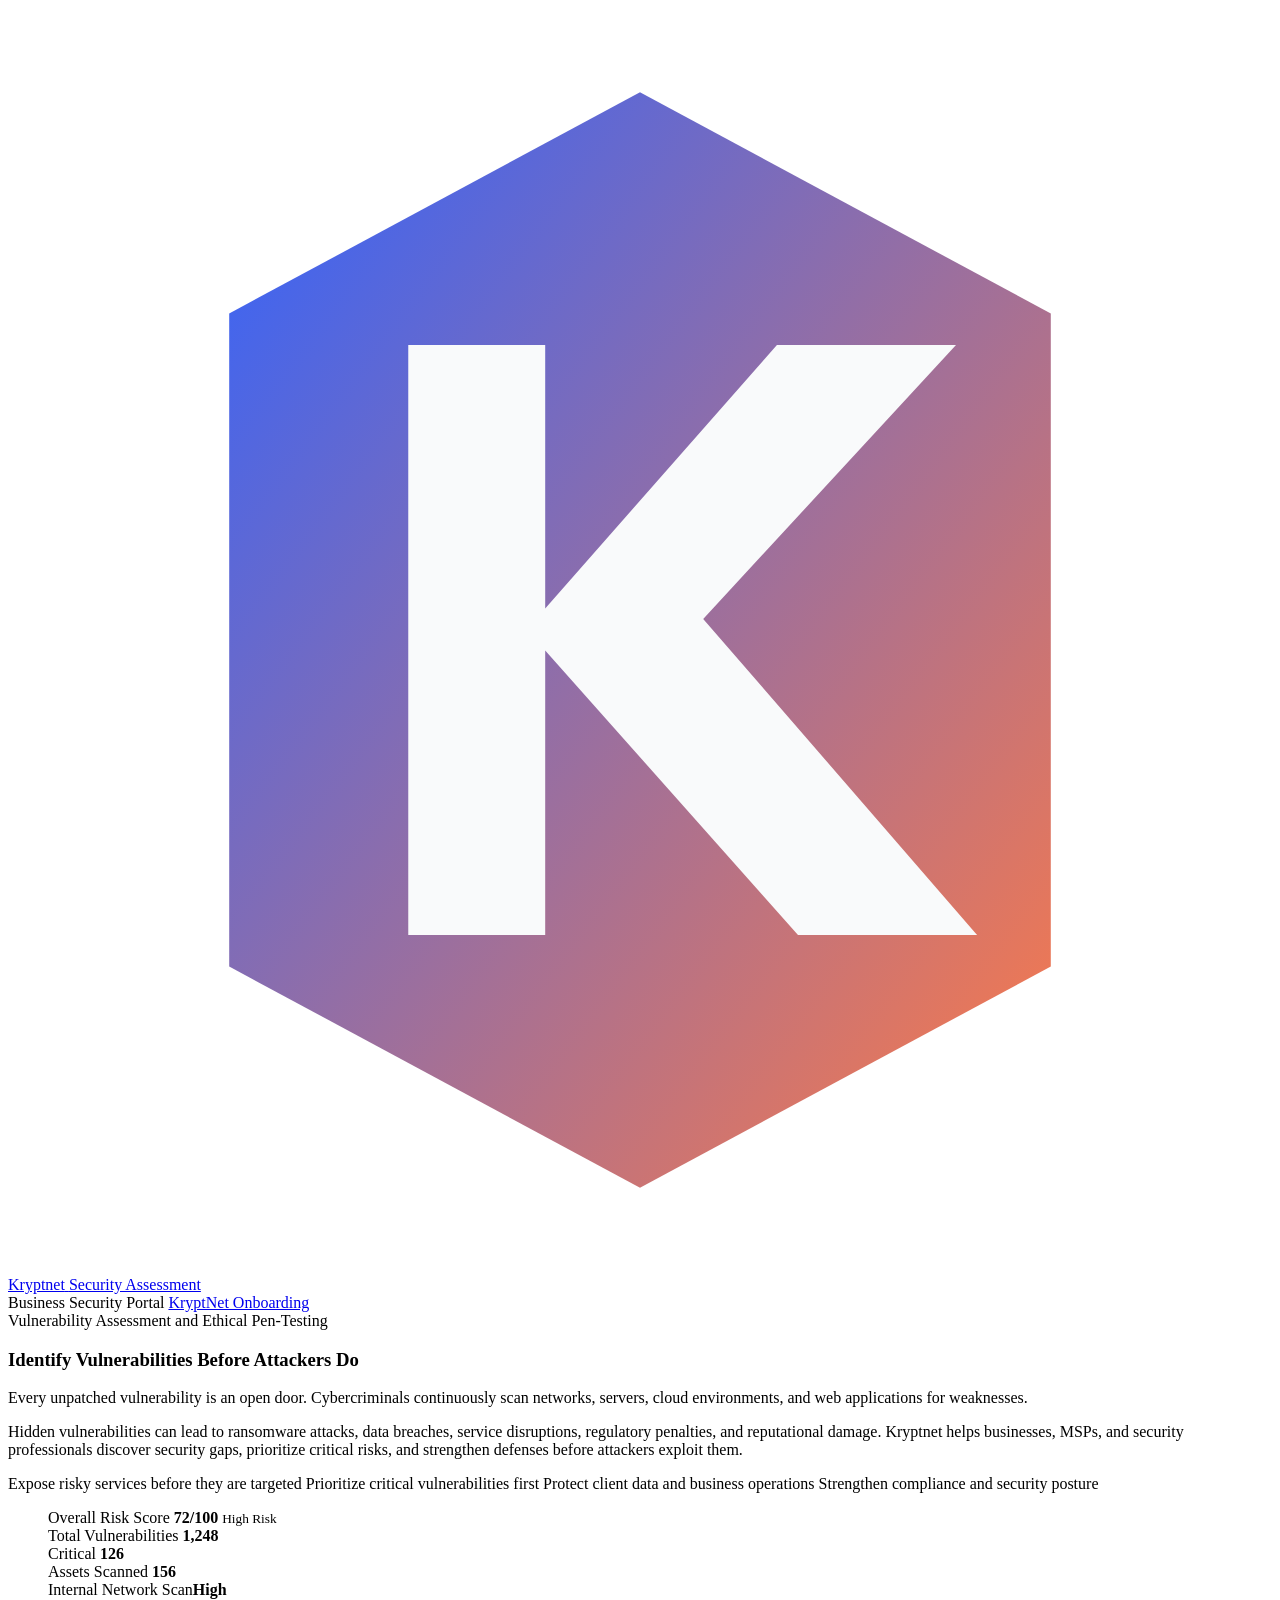
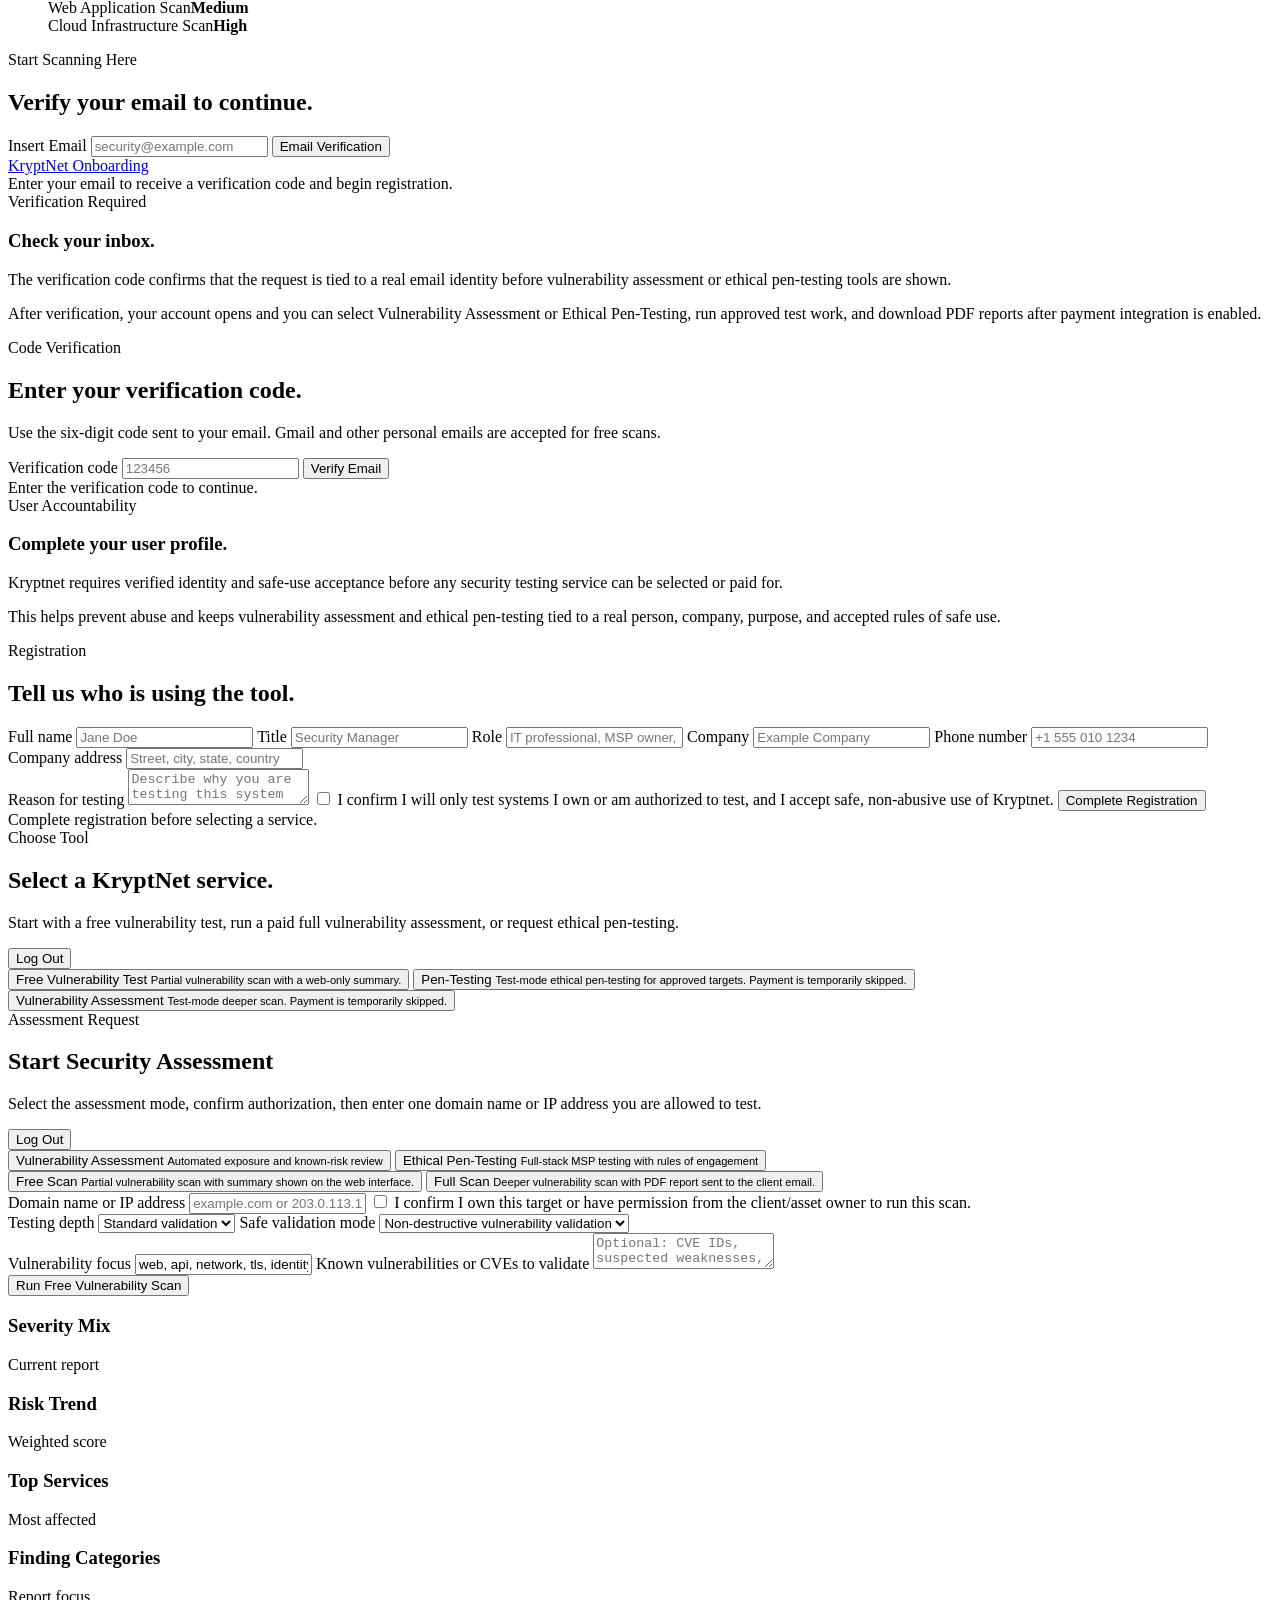
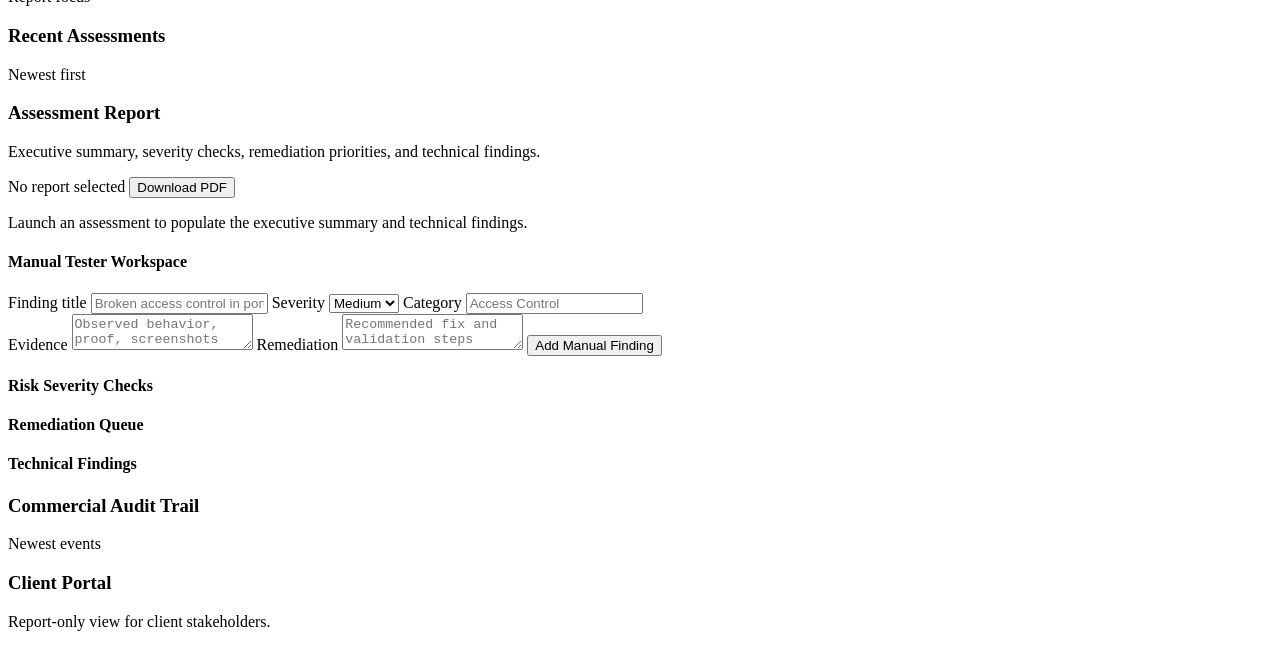
==== kryptscan/app/templates/index.html @ d8a74c6b "Hide payment UI during service testing" ====
<!DOCTYPE html>
<html lang="en">
  <head>
    <meta charset="utf-8" />
    <meta name="viewport" content="width=device-width, initial-scale=1" />
    <title>Kryptnet Security Assessment</title>
    <link rel="preconnect" href="https://fonts.googleapis.com" />
    <link rel="preconnect" href="https://fonts.gstatic.com" crossorigin />
    <link
      href="https://fonts.googleapis.com/css2?family=Manrope:wght@400;500;600;700;800&family=Sora:wght@500;600;700;800&display=swap"
      rel="stylesheet"
    />
    <link rel="stylesheet" href="./static/styles.css" />
  </head>
  <body>
    <div class="page-aura"></div>

    <header class="masthead">
      <a class="brand-lockup" href="/" aria-label="Kryptnet home">
        <svg class="brand-mark" viewBox="0 0 120 120" role="img" aria-label="Kryptnet logo">
          <defs>
            <linearGradient id="kryptnet-fill" x1="0%" y1="0%" x2="100%" y2="100%">
              <stop offset="0%" stop-color="#2f63ff" />
              <stop offset="100%" stop-color="#ff7a45" />
            </linearGradient>
          </defs>
          <path d="M60 8 99 29v62L60 112 21 91V29Z" fill="url(#kryptnet-fill)" />
          <path d="M38 32h13v25l22-25h17L66 58l26 30H75L51 61v27H38Z" fill="#f9fafb" />
        </svg>
        <span class="brand-copy">
          <span class="brand-name">Kryptnet</span>
          <span class="brand-product">Security Assessment</span>
        </span>
      </a>

      <div class="masthead-pills">
        <span class="signal-pill">Business Security Portal</span>
        <a class="signal-pill outlined" href="/onboarding">KryptNet Onboarding</a>
      </div>
    </header>

    <main class="shell">
      <section id="landing-page" class="landing-page">
        <article class="panel welcome-panel landing-hero">
          <div class="landing-hero-copy">
            <div class="eyebrow">Vulnerability Assessment and Ethical Pen-Testing</div>
            <h1>Identify Vulnerabilities Before Attackers Do</h1>
            <p class="lede">
              Every unpatched vulnerability is an open door. Cybercriminals continuously scan
              networks, servers, cloud environments, and web applications for weaknesses.
            </p>
            <p class="welcome-copy">
              Hidden vulnerabilities can lead to ransomware attacks, data breaches, service
              disruptions, regulatory penalties, and reputational damage. Kryptnet helps
              businesses, MSPs, and security professionals discover security gaps, prioritize
              critical risks, and strengthen defenses before attackers exploit them.
            </p>
            <div class="hero-statement-grid" aria-label="Security outcomes">
              <span>Expose risky services before they are targeted</span>
              <span>Prioritize critical vulnerabilities first</span>
              <span>Protect client data and business operations</span>
              <span>Strengthen compliance and security posture</span>
            </div>
          </div>

          <div class="landing-side">
            <figure class="dashboard-preview" aria-label="Cybersecurity vulnerability dashboard preview">
              <div class="preview-topline">
                <span>Overall Risk Score</span>
                <strong>72<span>/100</span></strong>
                <small>High Risk</small>
              </div>
              <div class="preview-donut" aria-hidden="true"></div>
              <div class="preview-metrics">
                <article>
                  <span>Total Vulnerabilities</span>
                  <strong>1,248</strong>
                </article>
                <article>
                  <span>Critical</span>
                  <strong>126</strong>
                </article>
                <article>
                  <span>Assets Scanned</span>
                  <strong>156</strong>
                </article>
              </div>
              <div class="preview-chart" aria-hidden="true">
                <span style="height: 34%"></span>
                <span style="height: 45%"></span>
                <span style="height: 40%"></span>
                <span style="height: 58%"></span>
                <span style="height: 52%"></span>
                <span style="height: 72%"></span>
                <span style="height: 64%"></span>
                <span style="height: 78%"></span>
              </div>
              <div class="preview-list">
                <div><span>Internal Network Scan</span><b>High</b></div>
                <div><span>Web Application Scan</span><b>Medium</b></div>
                <div><span>Cloud Infrastructure Scan</span><b>High</b></div>
              </div>
            </figure>

            <article id="email-entry" class="email-gate" aria-labelledby="email-gate-title">
              <div class="eyebrow">Start Scanning Here</div>
              <h2 id="email-gate-title">Verify your email to continue.</h2>
              <form id="request-code-form" class="stack" action="/kryptscan/request-code" method="post">
                <label>
                  <span>Insert Email</span>
                  <input id="email-input" name="email" type="email" placeholder="security@example.com" required />
                </label>
                <button id="email-verification-button" type="submit">Email Verification</button>
              </form>
              <a class="onboarding-inline-action" href="/onboarding">
                KryptNet Onboarding
              </a>
              <div id="auth-status" class="status-card neutral">
                Enter your email to receive a verification code and begin registration.
              </div>
            </article>
          </div>
        </article>

      </section>

      <section id="verification-page" class="customer-gate hidden">
        <article class="panel welcome-panel">
          <div class="eyebrow">Verification Required</div>
          <h1>Check your inbox.</h1>
          <p class="lede">
            The verification code confirms that the request is tied to a real email identity before
            vulnerability assessment or ethical pen-testing tools are shown.
          </p>
          <p class="welcome-copy">
            After verification, your account opens and you can select Vulnerability Assessment or
            Ethical Pen-Testing, run approved test work, and download PDF reports after payment integration is enabled.
          </p>
        </article>

        <article class="panel auth-panel">
          <div class="section-head">
            <div>
              <div class="eyebrow">Code Verification</div>
              <h2>Enter your verification code.</h2>
              <p class="inline-copy">Use the six-digit code sent to your email. Gmail and other personal emails are accepted for free scans.</p>
            </div>
          </div>
          <form id="verify-code-form" class="stack" action="/kryptscan/verify-code" method="post">
            <label>
              <span>Verification code</span>
              <input
                id="code-input"
                name="code"
                type="text"
                inputmode="numeric"
                maxlength="6"
                placeholder="123456"
                required
              />
            </label>
            <button type="submit">Verify Email</button>
          </form>
          <div id="verify-status" class="status-card neutral">
            Enter the verification code to continue.
          </div>
        </article>
      </section>

      <section id="registration-page" class="customer-gate hidden">
        <article class="panel welcome-panel">
          <div class="eyebrow">User Accountability</div>
          <h1>Complete your user profile.</h1>
          <p class="lede">
            Kryptnet requires verified identity and safe-use acceptance before any security testing
            service can be selected or paid for.
          </p>
          <p class="welcome-copy">
            This helps prevent abuse and keeps vulnerability assessment and ethical pen-testing tied
            to a real person, company, purpose, and accepted rules of safe use.
          </p>
        </article>

        <article class="panel auth-panel">
          <div class="section-head">
            <div>
              <div class="eyebrow">Registration</div>
              <h2>Tell us who is using the tool.</h2>
            </div>
          </div>
          <form id="registration-form" class="stack">
            <div class="form-grid">
              <label>
                <span>Full name</span>
                <input id="register-name-input" type="text" placeholder="Jane Doe" required />
              </label>
              <label>
                <span>Title</span>
                <input id="register-title-input" type="text" placeholder="Security Manager" required />
              </label>
              <label>
                <span>Role</span>
                <input id="register-role-input" type="text" placeholder="IT professional, MSP owner, consultant" required />
              </label>
              <label>
                <span>Company</span>
                <input id="register-company-input" type="text" placeholder="Example Company" required />
              </label>
              <label>
                <span>Phone number</span>
                <input id="register-phone-input" type="tel" placeholder="+1 555 010 1234" required />
              </label>
              <label>
                <span>Company address</span>
                <input id="register-address-input" type="text" placeholder="Street, city, state, country" required />
              </label>
            </div>
            <label>
              <span>Reason for testing</span>
              <textarea id="register-reason-input" placeholder="Describe why you are testing this system and your relationship to it." required></textarea>
            </label>
            <label class="check-option">
              <input id="register-safe-use-input" type="checkbox" required />
              <span>I confirm I will only test systems I own or am authorized to test, and I accept safe, non-abusive use of Kryptnet.</span>
            </label>
            <button type="submit">Complete Registration</button>
          </form>
          <div id="registration-status" class="status-card neutral">
            Complete registration before selecting a service.
          </div>
        </article>
      </section>

      <section id="tool-choice-page" class="dashboard hidden">
        <article class="panel command-panel">
          <div class="section-head command-head">
            <div>
              <div class="eyebrow">Choose Tool</div>
              <h2>Select a KryptNet service.</h2>
              <p class="inline-copy">
                Start with a free vulnerability test, run a paid full vulnerability assessment,
                or request ethical pen-testing.
              </p>
            </div>
            <button id="choice-logout-button" class="ghost">Log Out</button>
          </div>
          <div class="mode-selector" aria-label="Tool choice">
            <button type="button" class="mode-card" data-choice-mode="vulnerability_assessment" data-choice-tier="free_preview">
              <span>Free Vulnerability Test</span>
              <small>Partial vulnerability scan with a web-only summary.</small>
            </button>
            <button type="button" class="mode-card" data-choice-mode="ethical_pentesting" data-choice-tier="full_scan">
              <span>Pen-Testing</span>
              <small>Test-mode ethical pen-testing for approved targets. Payment is temporarily skipped.</small>
            </button>
            <button type="button" class="mode-card" data-choice-mode="vulnerability_assessment" data-choice-tier="full_scan">
              <span>Vulnerability Assessment</span>
              <small>Test-mode deeper scan. Payment is temporarily skipped.</small>
            </button>
          </div>
        </article>
      </section>

      <section id="dashboard" class="dashboard hidden">
        <article class="panel command-panel">
          <div class="section-head command-head">
            <div>
              <div class="eyebrow">Assessment Request</div>
              <h2 id="dashboard-title">Start Security Assessment</h2>
              <p id="dashboard-subtitle" class="inline-copy">
                Select the assessment mode, confirm authorization, then enter one domain name or IP address you are allowed to test.
              </p>
            </div>
            <button id="logout-button" class="ghost">Log Out</button>
          </div>

          <div class="mode-selector" aria-label="Assessment mode">
            <button
              type="button"
              class="mode-card active"
              data-assessment-mode="vulnerability_assessment"
            >
              <span>Vulnerability Assessment</span>
              <small>Automated exposure and known-risk review</small>
            </button>
            <button type="button" class="mode-card" data-assessment-mode="ethical_pentesting">
              <span>Ethical Pen-Testing</span>
              <small>Full-stack MSP testing with rules of engagement</small>
            </button>
          </div>

          <form id="scan-form" class="scan-form assessment-form" novalidate>
            <input id="assessment-mode-input" type="hidden" value="vulnerability_assessment" />
            <input id="scan-tier-input" type="hidden" value="free_preview" />
            <div id="scan-tier-selector" class="scan-tier-selector" aria-label="Vulnerability assessment scan type">
              <button type="button" class="tier-card active" data-scan-tier="free_preview">
                <span>Free Scan</span>
                <small>Partial vulnerability scan with summary shown on the web interface.</small>
              </button>
              <button type="button" class="tier-card" data-scan-tier="full_scan">
                <span>Full Scan</span>
                <small>Deeper vulnerability scan with PDF report sent to the client email.</small>
              </button>
            </div>
            <label>
              <span>Domain name or IP address</span>
              <input id="target-input" type="text" placeholder="example.com or 203.0.113.10" required />
            </label>
            <label class="check-option scan-authorization-option">
              <input id="scan-authorization-input" type="checkbox" required />
              <span>I confirm I own this target or have permission from the client/asset owner to run this scan.</span>
            </label>
            <div id="ethical-pentest-fields" class="ethical-fields hidden">
              <div class="form-grid">
                <label>
                  <span>Testing depth</span>
                  <select id="pentest-depth-input">
                    <option value="standard" selected>Standard validation</option>
                    <option value="deep">Deep validation</option>
                  </select>
                </label>
                <label>
                  <span>Safe validation mode</span>
                  <select id="validation-mode-input">
                    <option value="safe_validation" selected>Non-destructive vulnerability validation</option>
                    <option value="evidence_only">Evidence-only review</option>
                  </select>
                </label>
              </div>
              <label>
                <span>Vulnerability focus</span>
                <input
                  id="vulnerability-focus-input"
                  type="text"
                  value="web, api, network, tls, identity, cloud, code, secrets"
                />
              </label>
              <label>
                <span>Known vulnerabilities or CVEs to validate</span>
                <textarea
                  id="known-vulnerabilities-input"
                  placeholder="Optional: CVE IDs, suspected weaknesses, exposed services, affected app paths, or previous scan findings"
                ></textarea>
              </label>
            </div>
            <button id="scan-submit-button" type="submit">Run Free Vulnerability Scan</button>
          </form>

          <section id="payment-panel" class="hidden" style="display: none;" aria-hidden="true"></section>
          <div id="dashboard-status" class="status-card hidden"></div>
          <div id="commercial-readiness" class="commercial-readiness"></div>
          <div id="member-list" class="commercial-readiness"></div>
          <div id="payment-list" class="commercial-readiness"></div>
          <div id="profile-grid" class="profile-grid"></div>
          <div id="scanner-health-grid" class="toolchain-grid"></div>
          <div id="toolchain-grid" class="toolchain-grid"></div>
          <div id="stats-grid" class="stats-grid"></div>
          <div id="scan-progress-grid" class="scan-progress-grid"></div>
        </article>

        <section class="analytics-layout">
          <div class="analytics-grid">
            <article class="panel chart-card">
              <div class="chart-head">
                <h3>Severity Mix</h3>
                <span>Current report</span>
              </div>
              <div id="severity-chart" class="bar-chart"></div>
            </article>
            <article class="panel chart-card">
              <div class="chart-head">
                <h3>Risk Trend</h3>
                <span>Weighted score</span>
              </div>
              <div id="trend-chart" class="trend-chart"></div>
            </article>
            <article class="panel chart-card">
              <div class="chart-head">
                <h3>Top Services</h3>
                <span>Most affected</span>
              </div>
              <div id="services-chart" class="bar-chart"></div>
            </article>
            <article class="panel chart-card">
              <div class="chart-head">
                <h3>Finding Categories</h3>
                <span>Report focus</span>
              </div>
              <div id="categories-chart" class="bar-chart"></div>
            </article>
          </div>

          <div class="report-layout">
            <article class="panel queue-panel">
              <div class="chart-head">
                <h3>Recent Assessments</h3>
                <span>Newest first</span>
              </div>
              <div id="scan-list" class="scan-list"></div>
            </article>

            <article class="panel report-panel">
              <div class="chart-head">
                <div>
                  <h3>Assessment Report</h3>
                  <p class="inline-copy">
                    Executive summary, severity checks, remediation priorities, and technical findings.
                  </p>
                </div>
                <div class="report-actions">
                  <span id="report-risk-band" class="risk-band">No report selected</span>
                  <button id="report-download-button" type="button" class="ghost hidden">Download PDF</button>
                </div>
              </div>

              <p id="executive-summary" class="summary-copy">
                Launch an assessment to populate the executive summary and technical findings.
              </p>

              <form id="manual-finding-form" class="manual-form hidden">
                <h4>Manual Tester Workspace</h4>
                <div class="form-grid">
                  <label>
                    <span>Finding title</span>
                    <input id="manual-title-input" type="text" placeholder="Broken access control in portal" />
                  </label>
                  <label>
                    <span>Severity</span>
                    <select id="manual-severity-input">
                      <option value="critical">Critical</option>
                      <option value="high">High</option>
                      <option value="medium" selected>Medium</option>
                      <option value="low">Low</option>
                      <option value="info">Info</option>
                    </select>
                  </label>
                  <label>
                    <span>Category</span>
                    <input id="manual-category-input" type="text" placeholder="Access Control" />
                  </label>
                </div>
                <label>
                  <span>Evidence</span>
                  <textarea id="manual-evidence-input" placeholder="Observed behavior, proof, screenshots reference, or reproduction notes"></textarea>
                </label>
                <label>
                  <span>Remediation</span>
                  <textarea id="manual-remediation-input" placeholder="Recommended fix and validation steps"></textarea>
                </label>
                <button type="submit">Add Manual Finding</button>
              </form>

              <div class="detail-columns">
                <div>
                  <h4>Risk Severity Checks</h4>
                  <div id="checks-list" class="checks-list"></div>
                </div>
                <div>
                  <h4>Remediation Queue</h4>
                  <div id="remediation-list" class="checks-list"></div>
                </div>
              </div>

              <div class="findings-block">
                <h4>Technical Findings</h4>
                <div id="findings-list" class="findings-list"></div>
              </div>
            </article>
          </div>

          <article class="panel queue-panel">
            <div class="chart-head">
              <h3>Commercial Audit Trail</h3>
              <span>Newest events</span>
            </div>
            <div id="audit-list" class="scan-list"></div>
          </article>

          <article id="client-portal-panel" class="panel report-panel hidden">
            <div class="chart-head">
              <div>
                <h3>Client Portal</h3>
                <p class="inline-copy">Report-only view for client stakeholders.</p>
              </div>
            </div>
            <div id="client-report-list" class="scan-list"></div>
            <div id="client-remediation-list" class="checks-list"></div>
          </article>
        </section>
      </section>
    </main>

    <script src="./static/app.js?v=20260627-scan-form-all-services"></script>
  </body>
</html>
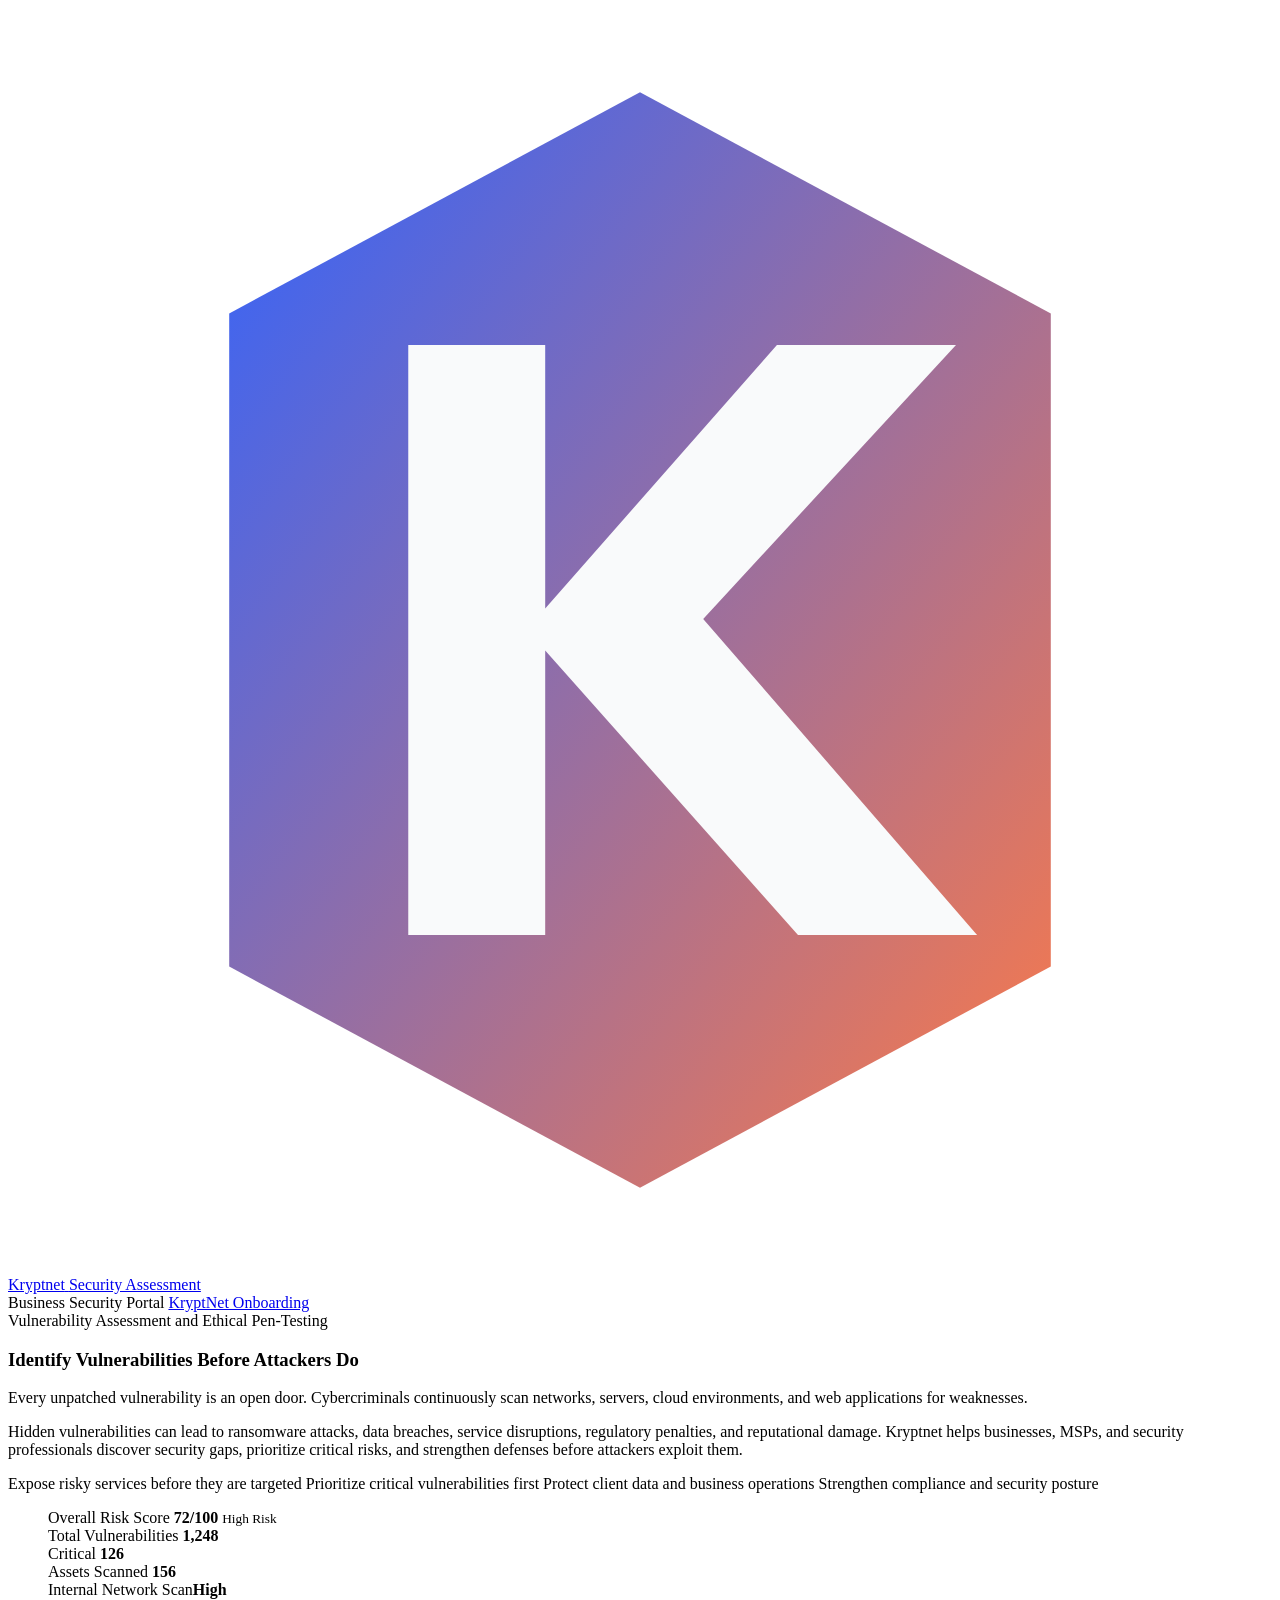
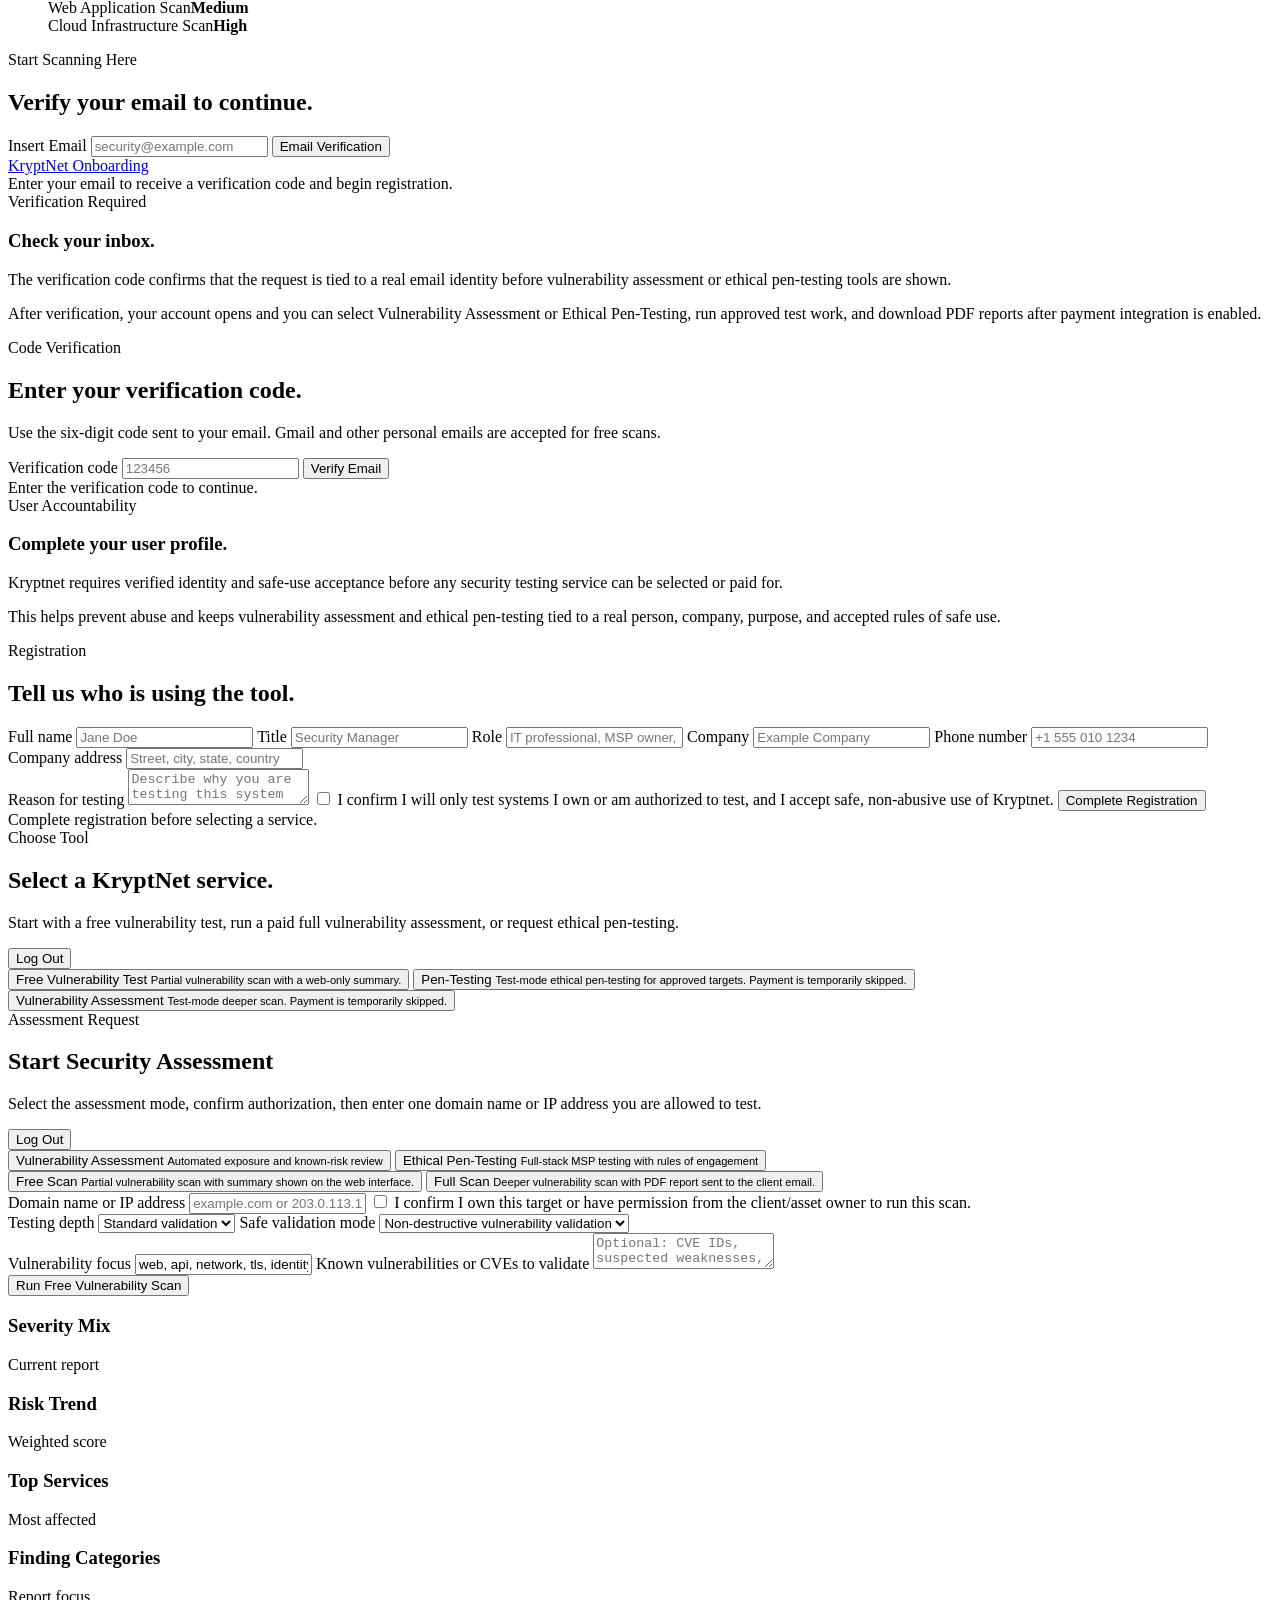
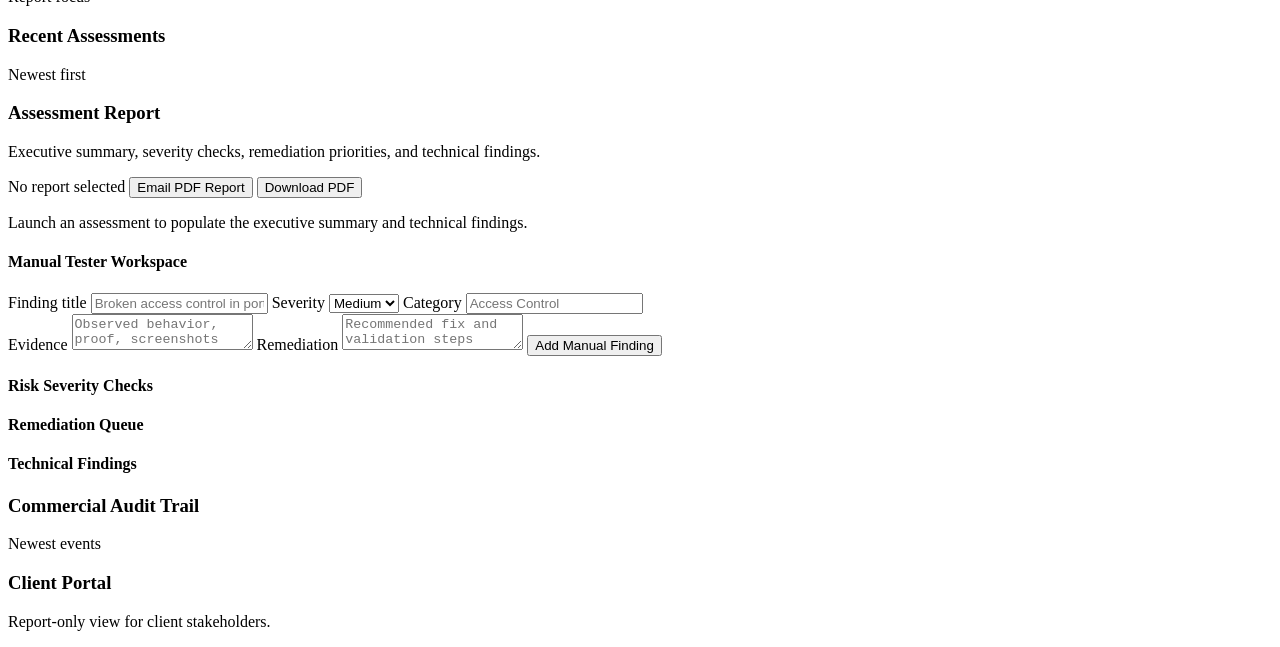
==== commit 87f42461: "Improve test process visuals and email PDF reports" ====
--- a/kryptscan/app/templates/index.html
+++ b/kryptscan/app/templates/index.html
@@ -1,4 +1,4 @@
-<!DOCTYPE html>
+﻿<!DOCTYPE html>
 <html lang="en">
   <head>
     <meta charset="utf-8" />
@@ -348,6 +348,7 @@
 
           <section id="payment-panel" class="hidden" style="display: none;" aria-hidden="true"></section>
           <div id="dashboard-status" class="status-card hidden"></div>
+          <div id="live-process-panel" class="process-panel hidden"></div>
           <div id="commercial-readiness" class="commercial-readiness"></div>
           <div id="member-list" class="commercial-readiness"></div>
           <div id="payment-list" class="commercial-readiness"></div>
@@ -409,10 +410,13 @@
                 </div>
                 <div class="report-actions">
                   <span id="report-risk-band" class="risk-band">No report selected</span>
+                  <button id="report-email-button" type="button" class="ghost hidden">Email PDF Report</button>
                   <button id="report-download-button" type="button" class="ghost hidden">Download PDF</button>
                 </div>
               </div>
 
+              <div id="report-kpi-grid" class="report-kpi-grid hidden"></div>
+              <div id="assessment-process" class="assessment-process hidden"></div>
               <p id="executive-summary" class="summary-copy">
                 Launch an assessment to populate the executive summary and technical findings.
               </p>
@@ -490,6 +494,7 @@
       </section>
     </main>
 
-    <script src="./static/app.js?v=20260627-scan-form-all-services"></script>
+    <script src="./static/app.js?v=20260627-professional-report-email"></script>
   </body>
 </html>
+
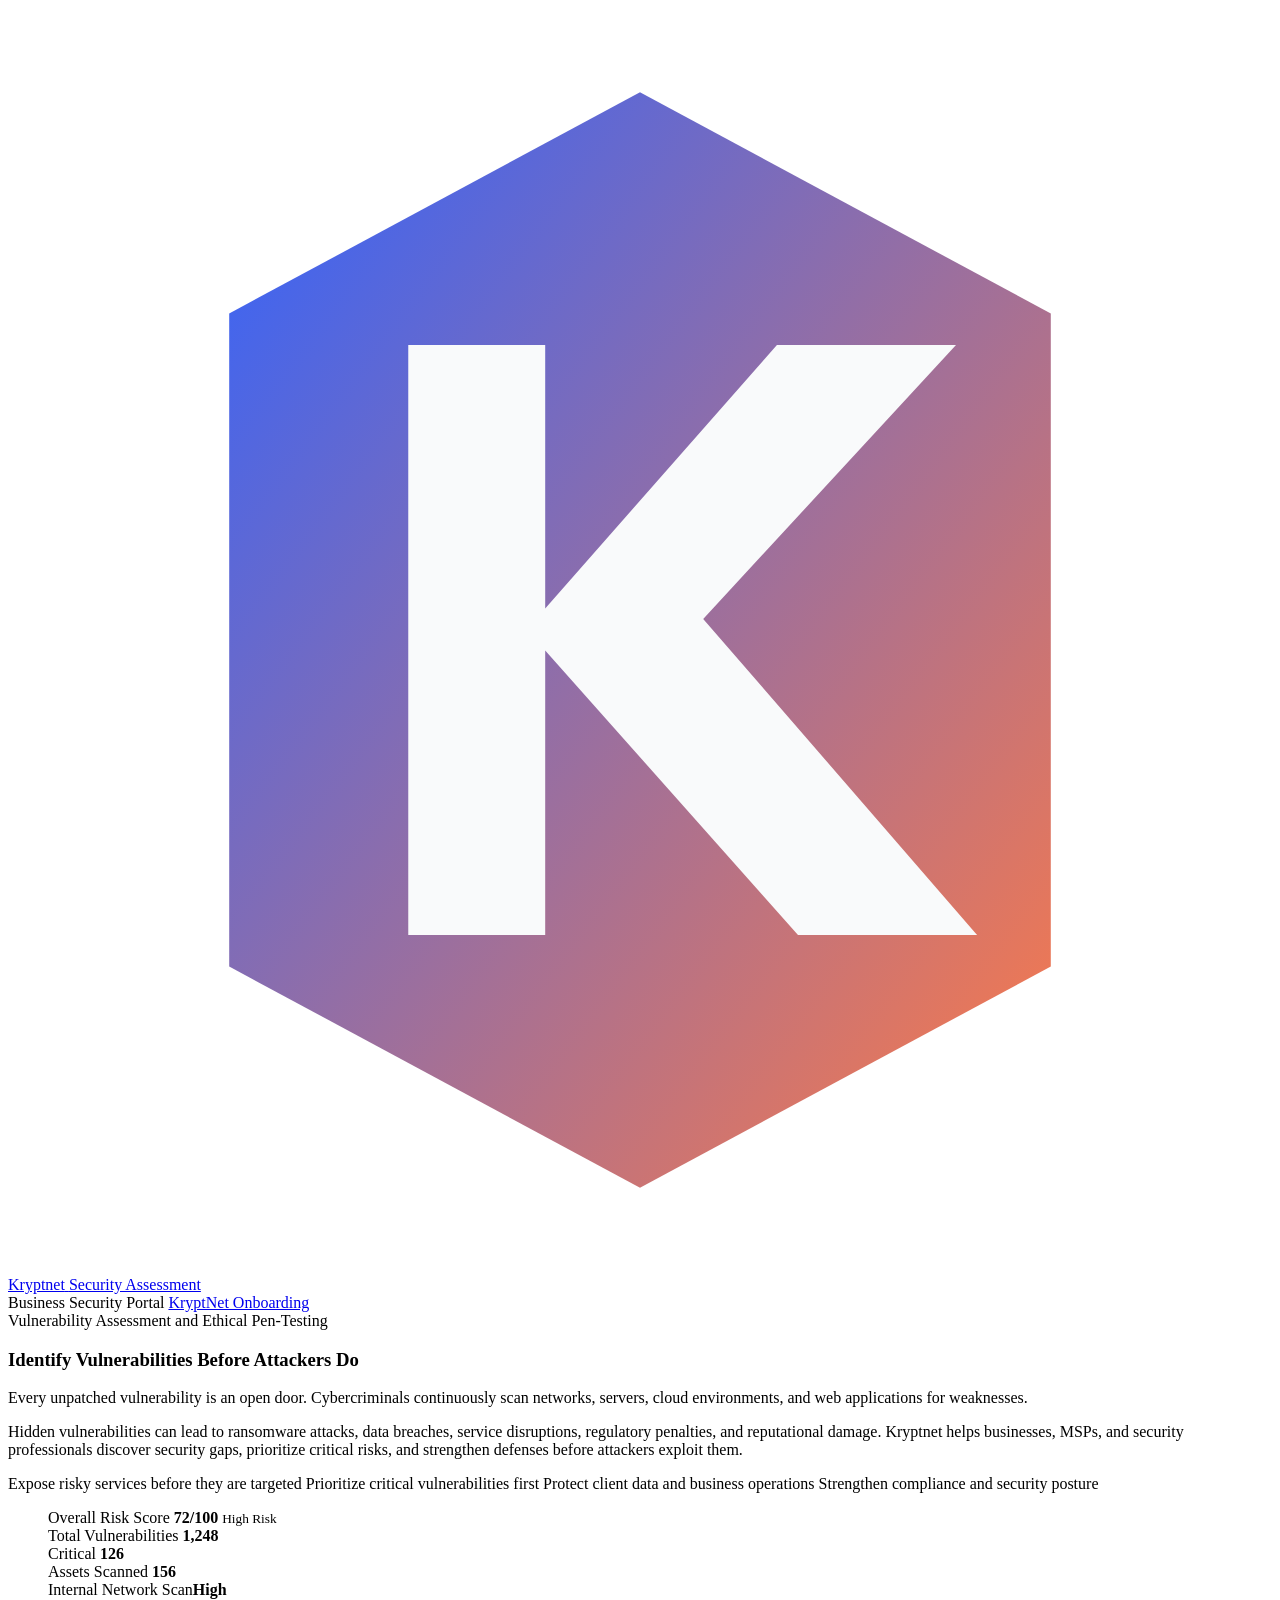
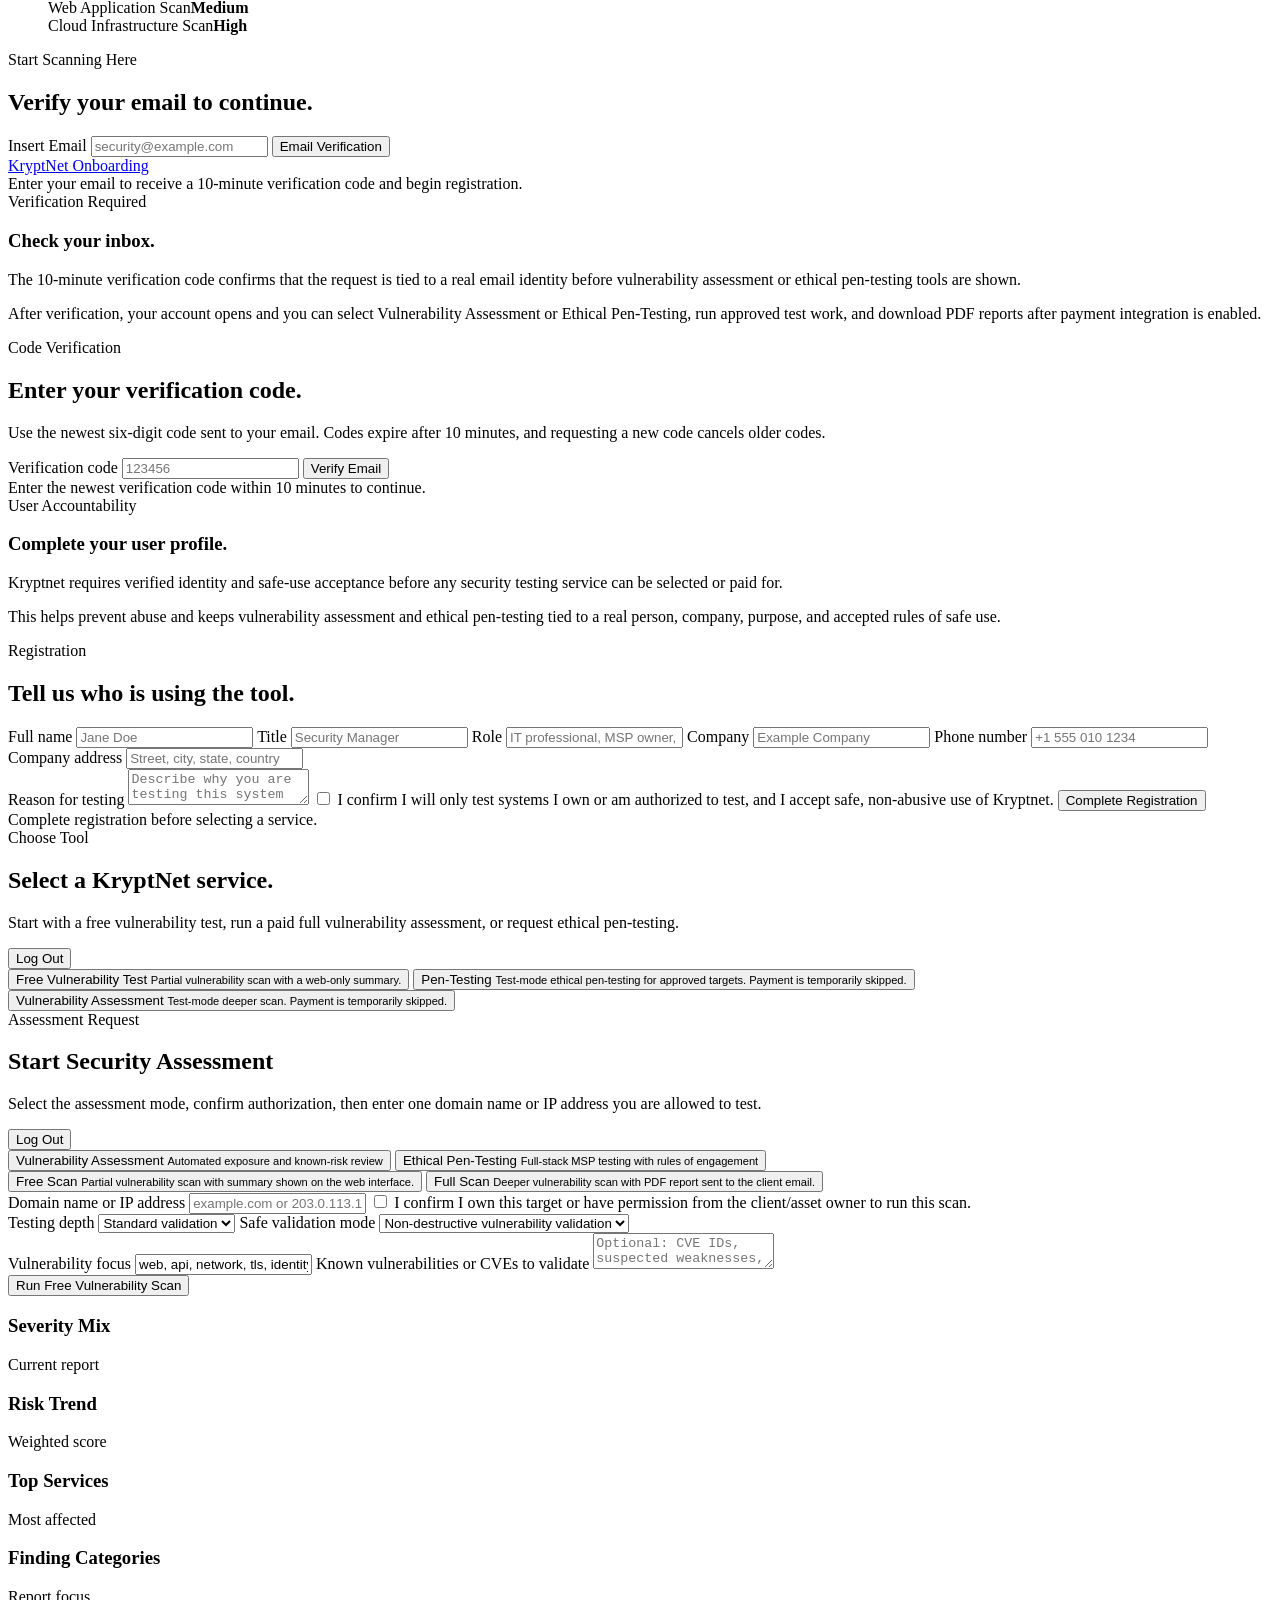
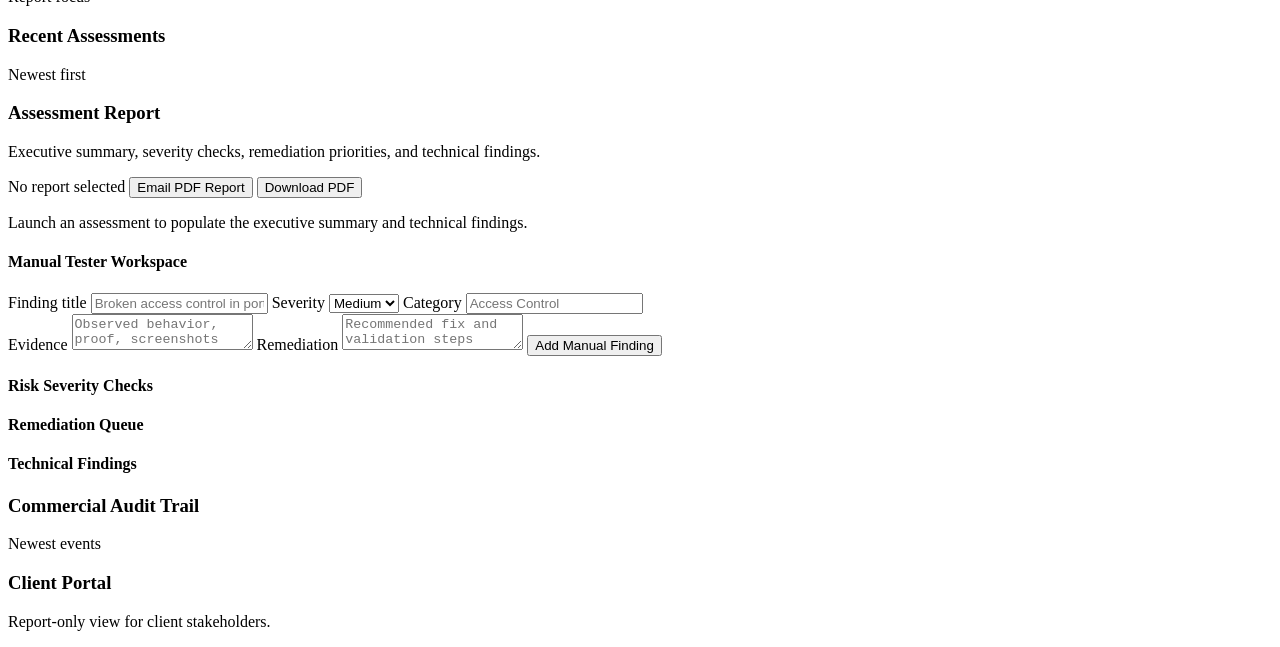
==== commit a14759cf: "Improve verification and deep scan workflow" ====
--- a/kryptscan/app/templates/index.html
+++ b/kryptscan/app/templates/index.html
@@ -116,7 +116,7 @@
                 KryptNet Onboarding
               </a>
               <div id="auth-status" class="status-card neutral">
-                Enter your email to receive a verification code and begin registration.
+                Enter your email to receive a 10-minute verification code and begin registration.
               </div>
             </article>
           </div>
@@ -129,7 +129,7 @@
           <div class="eyebrow">Verification Required</div>
           <h1>Check your inbox.</h1>
           <p class="lede">
-            The verification code confirms that the request is tied to a real email identity before
+            The 10-minute verification code confirms that the request is tied to a real email identity before
             vulnerability assessment or ethical pen-testing tools are shown.
           </p>
           <p class="welcome-copy">
@@ -143,7 +143,7 @@
             <div>
               <div class="eyebrow">Code Verification</div>
               <h2>Enter your verification code.</h2>
-              <p class="inline-copy">Use the six-digit code sent to your email. Gmail and other personal emails are accepted for free scans.</p>
+              <p class="inline-copy">Use the newest six-digit code sent to your email. Codes expire after 10 minutes, and requesting a new code cancels older codes.</p>
             </div>
           </div>
           <form id="verify-code-form" class="stack" action="/kryptscan/verify-code" method="post">
@@ -162,7 +162,7 @@
             <button type="submit">Verify Email</button>
           </form>
           <div id="verify-status" class="status-card neutral">
-            Enter the verification code to continue.
+            Enter the newest verification code within 10 minutes to continue.
           </div>
         </article>
       </section>
@@ -416,6 +416,7 @@
               </div>
 
               <div id="report-kpi-grid" class="report-kpi-grid hidden"></div>
+              <div id="report-action-guidance" class="action-guidance hidden"></div>
               <div id="assessment-process" class="assessment-process hidden"></div>
               <p id="executive-summary" class="summary-copy">
                 Launch an assessment to populate the executive summary and technical findings.
@@ -494,7 +495,7 @@
       </section>
     </main>
 
-    <script src="./static/app.js?v=20260627-professional-report-email"></script>
+    <script src="./static/app.js?v=20260711-deep-scan-workflow"></script>
   </body>
 </html>
 
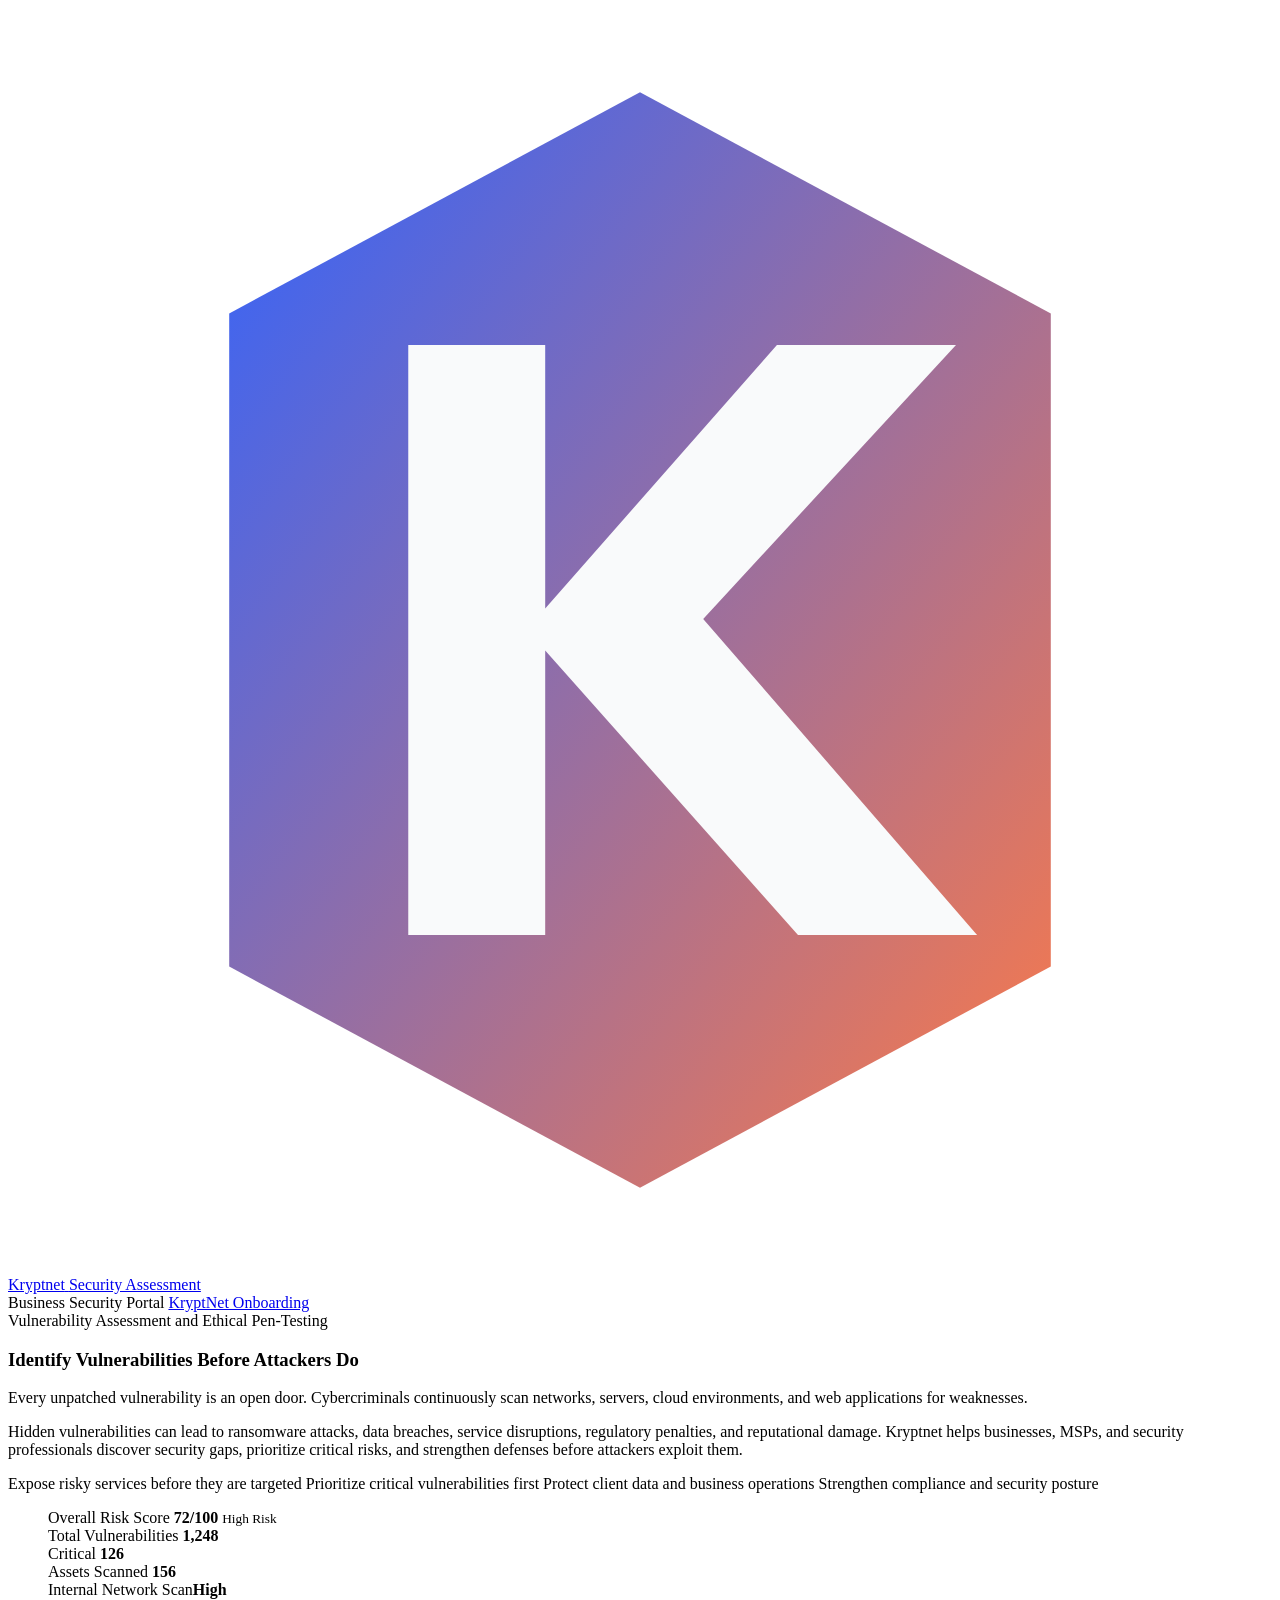
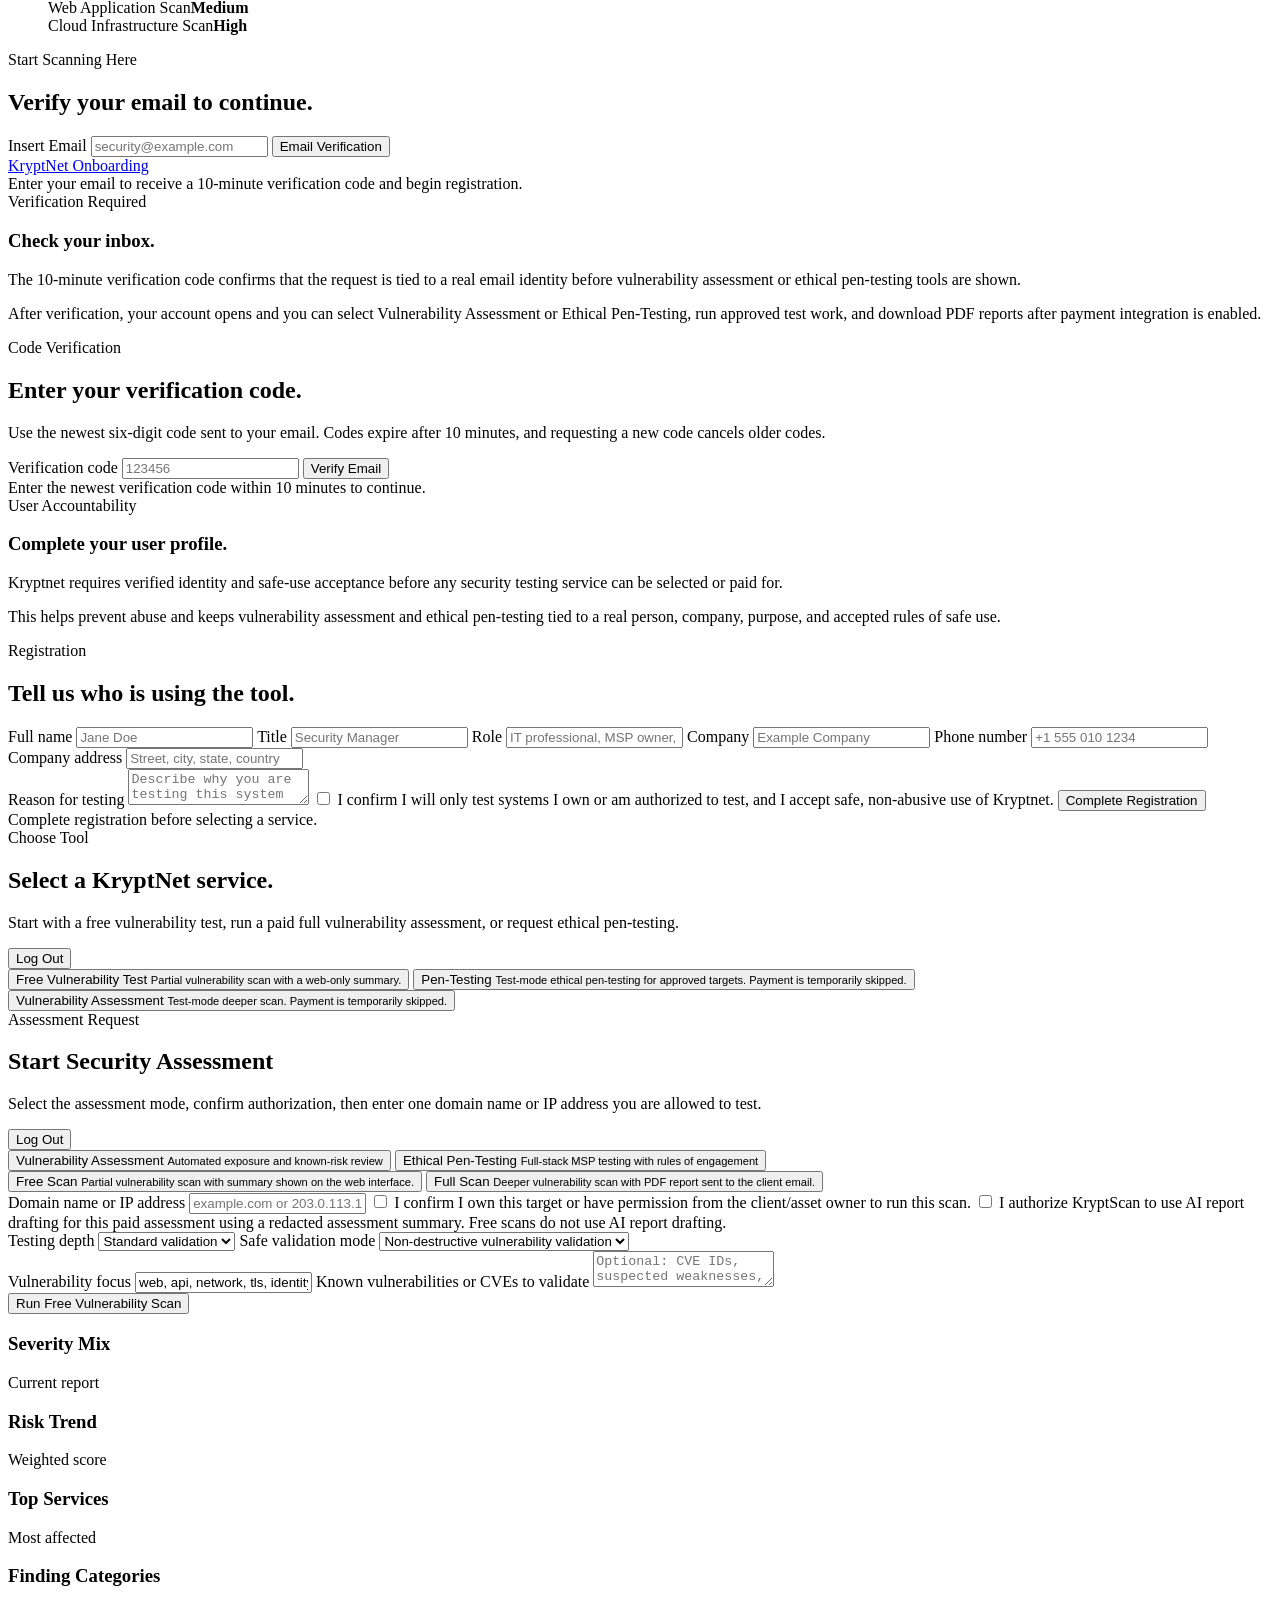
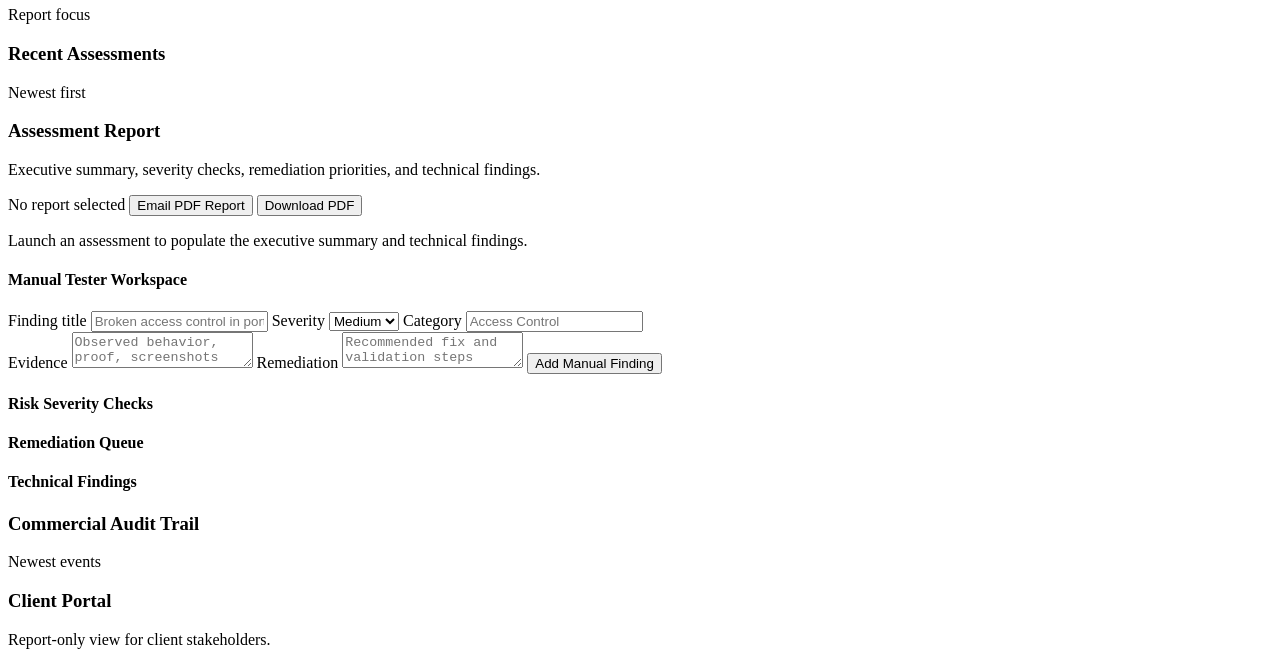
==== commit 95c81acf: "Add paid AI triage consent gate" ====
--- a/kryptscan/app/templates/index.html
+++ b/kryptscan/app/templates/index.html
@@ -309,6 +309,10 @@
             <label class="check-option scan-authorization-option">
               <input id="scan-authorization-input" type="checkbox" required />
               <span>I confirm I own this target or have permission from the client/asset owner to run this scan.</span>
+            </label>
+            <label id="ai-triage-consent-block" class="check-option scan-authorization-option hidden">
+              <input id="ai-triage-consent-input" type="checkbox" />
+              <span>I authorize KryptScan to use AI report drafting for this paid assessment using a redacted assessment summary. Free scans do not use AI report drafting.</span>
             </label>
             <div id="ethical-pentest-fields" class="ethical-fields hidden">
               <div class="form-grid">
@@ -495,7 +499,7 @@
       </section>
     </main>
 
-    <script src="./static/app.js?v=20260711-deep-scan-workflow"></script>
+    <script src="./static/app.js?v=20260712-ai-consent-gate"></script>
   </body>
 </html>
 
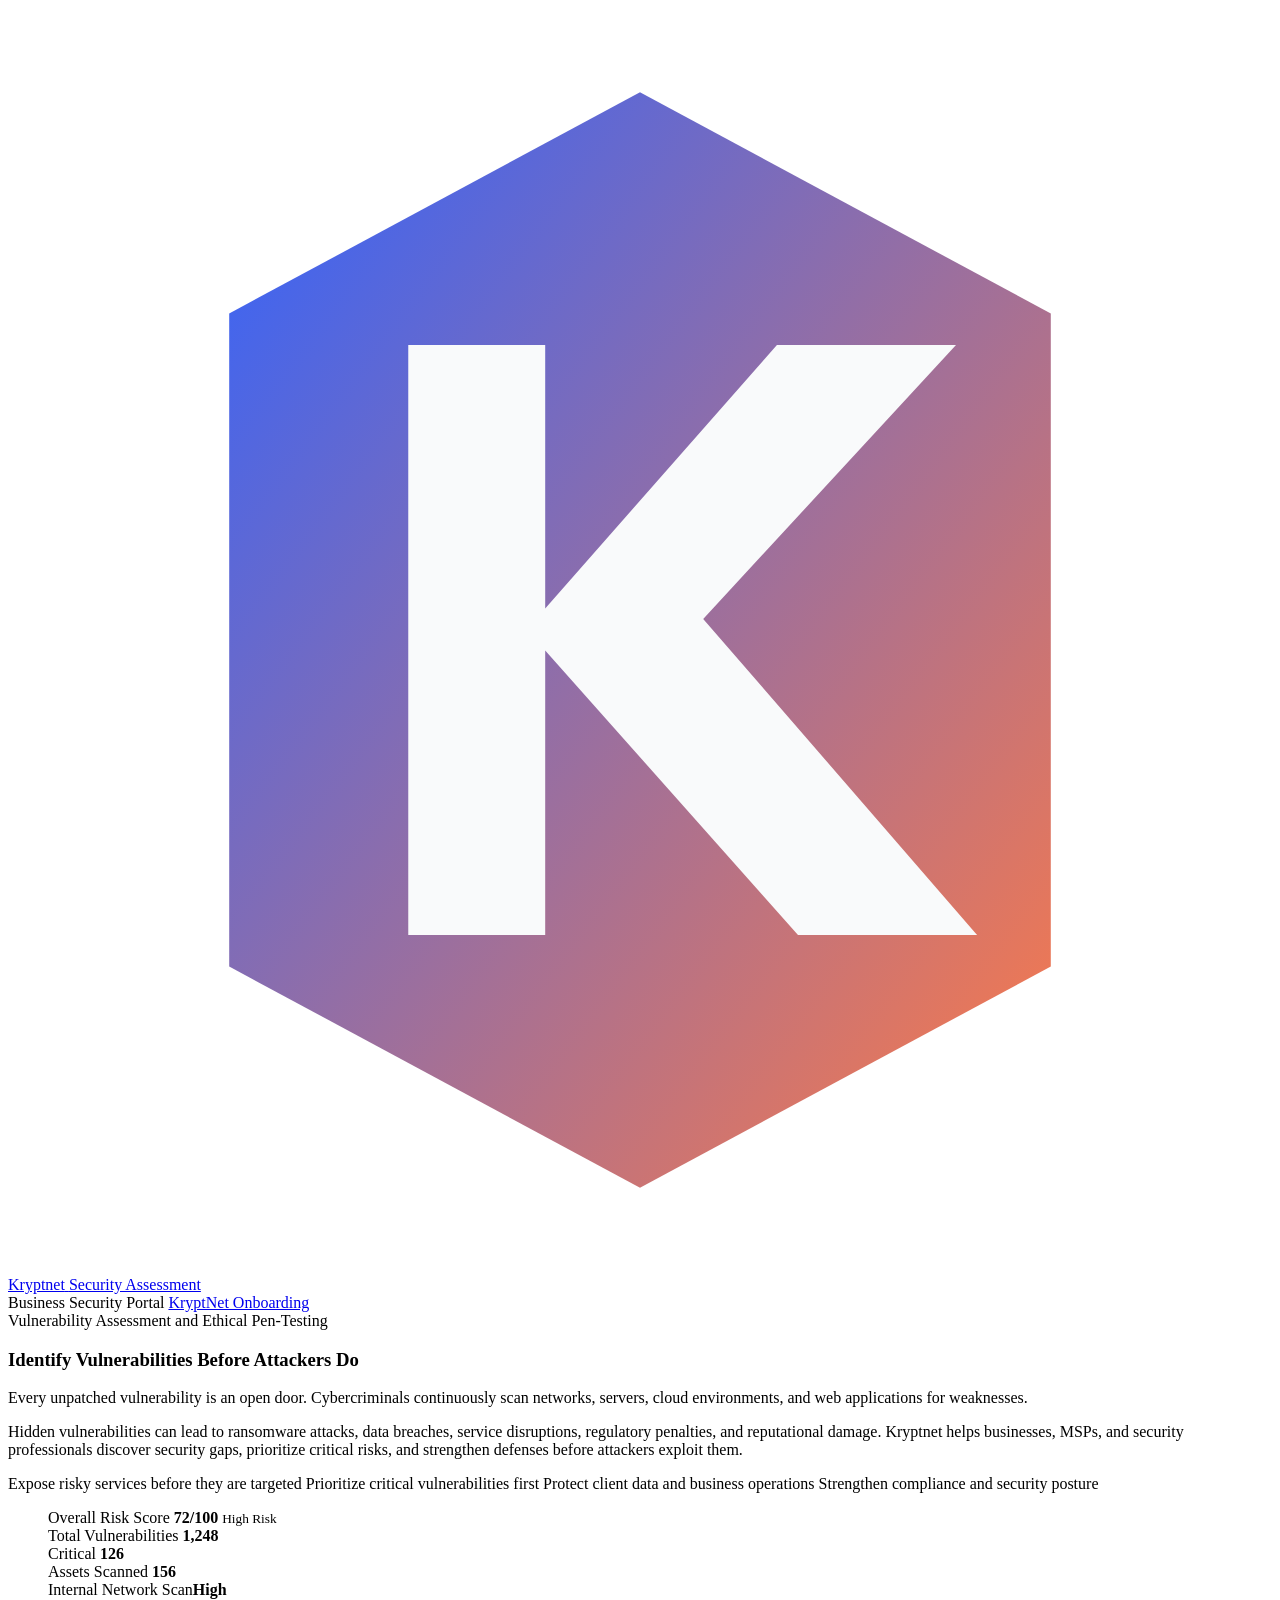
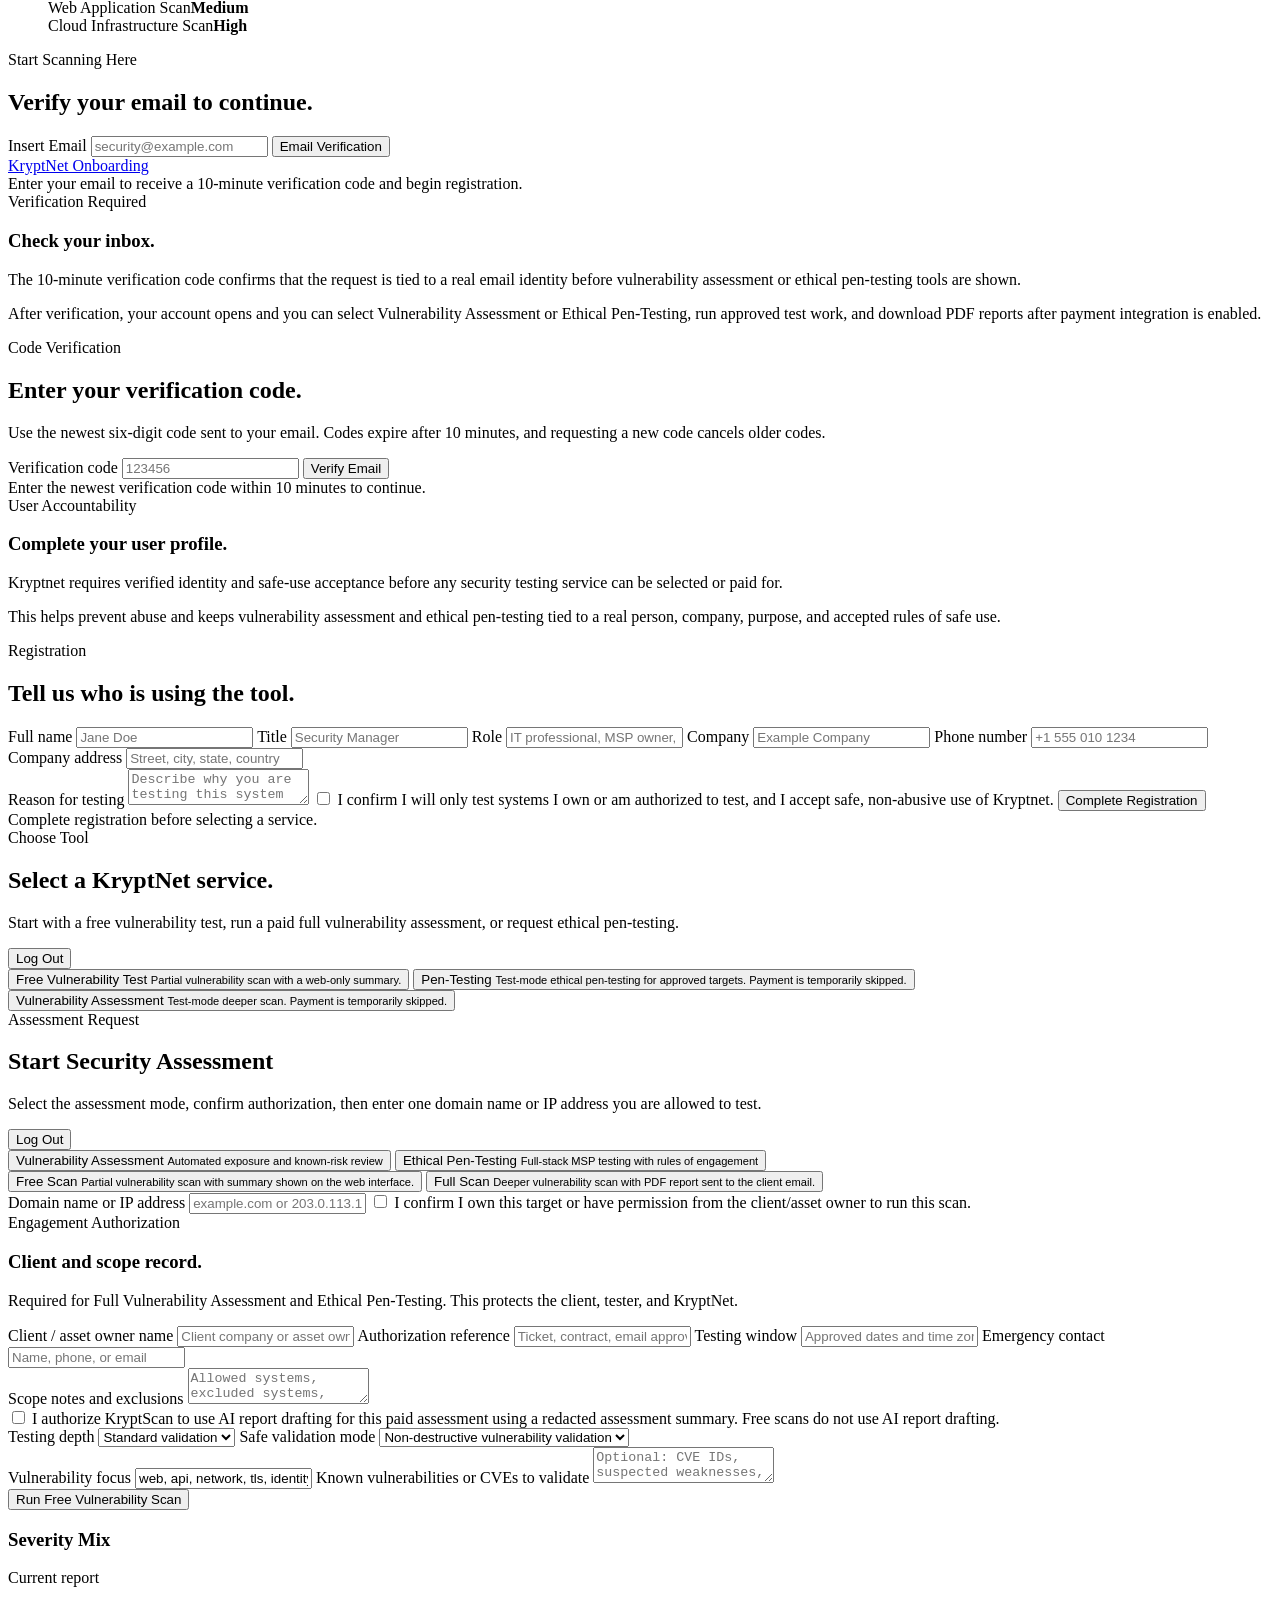
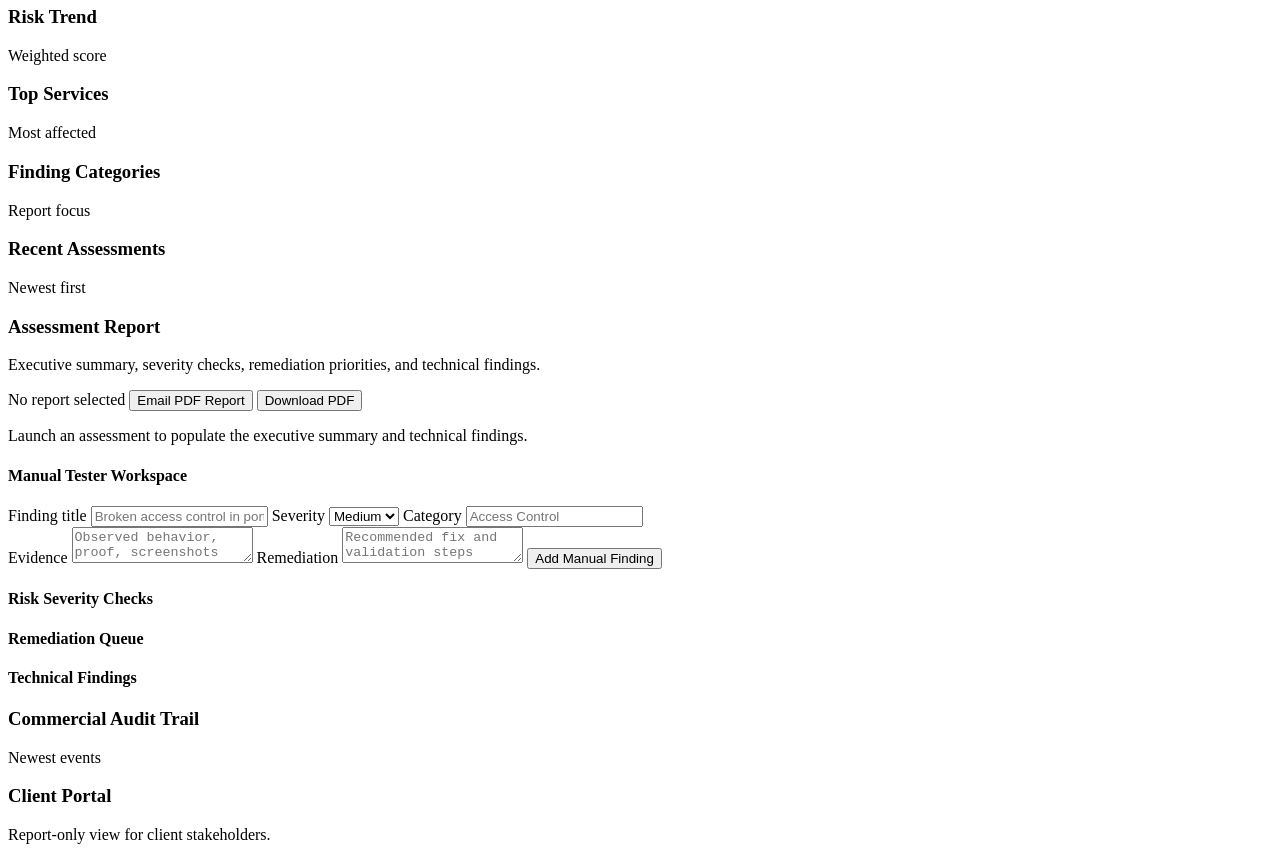
==== commit 9d602cda: "Add engagement operations remediation and retest flow" ====
--- a/kryptscan/app/templates/index.html
+++ b/kryptscan/app/templates/index.html
@@ -310,6 +310,37 @@
               <input id="scan-authorization-input" type="checkbox" required />
               <span>I confirm I own this target or have permission from the client/asset owner to run this scan.</span>
             </label>
+            <section id="engagement-authorization-fields" class="ethical-fields hidden">
+              <div class="section-head">
+                <div>
+                  <div class="eyebrow">Engagement Authorization</div>
+                  <h3>Client and scope record.</h3>
+                  <p class="inline-copy">Required for Full Vulnerability Assessment and Ethical Pen-Testing. This protects the client, tester, and KryptNet.</p>
+                </div>
+              </div>
+              <div class="form-grid">
+                <label>
+                  <span>Client / asset owner name</span>
+                  <input id="engagement-client-input" type="text" placeholder="Client company or asset owner" />
+                </label>
+                <label>
+                  <span>Authorization reference</span>
+                  <input id="engagement-reference-input" type="text" placeholder="Ticket, contract, email approval, or ROE reference" />
+                </label>
+                <label>
+                  <span>Testing window</span>
+                  <input id="engagement-window-input" type="text" placeholder="Approved dates and time zone" />
+                </label>
+                <label>
+                  <span>Emergency contact</span>
+                  <input id="engagement-contact-input" type="text" placeholder="Name, phone, or email" />
+                </label>
+              </div>
+              <label>
+                <span>Scope notes and exclusions</span>
+                <textarea id="engagement-scope-input" placeholder="Allowed systems, excluded systems, rate limits, client instructions, and stop conditions"></textarea>
+              </label>
+            </section>
             <label id="ai-triage-consent-block" class="check-option scan-authorization-option hidden">
               <input id="ai-triage-consent-input" type="checkbox" />
               <span>I authorize KryptScan to use AI report drafting for this paid assessment using a redacted assessment summary. Free scans do not use AI report drafting.</span>
@@ -358,6 +389,7 @@
           <div id="payment-list" class="commercial-readiness"></div>
           <div id="profile-grid" class="profile-grid"></div>
           <div id="scanner-health-grid" class="toolchain-grid"></div>
+          <div id="operations-grid" class="operations-grid"></div>
           <div id="toolchain-grid" class="toolchain-grid"></div>
           <div id="stats-grid" class="stats-grid"></div>
           <div id="scan-progress-grid" class="scan-progress-grid"></div>
@@ -499,7 +531,7 @@
       </section>
     </main>
 
-    <script src="./static/app.js?v=20260712-ai-consent-gate"></script>
+    <script src="./static/app.js?v=20260712-engagement-ops-retest"></script>
   </body>
 </html>
 
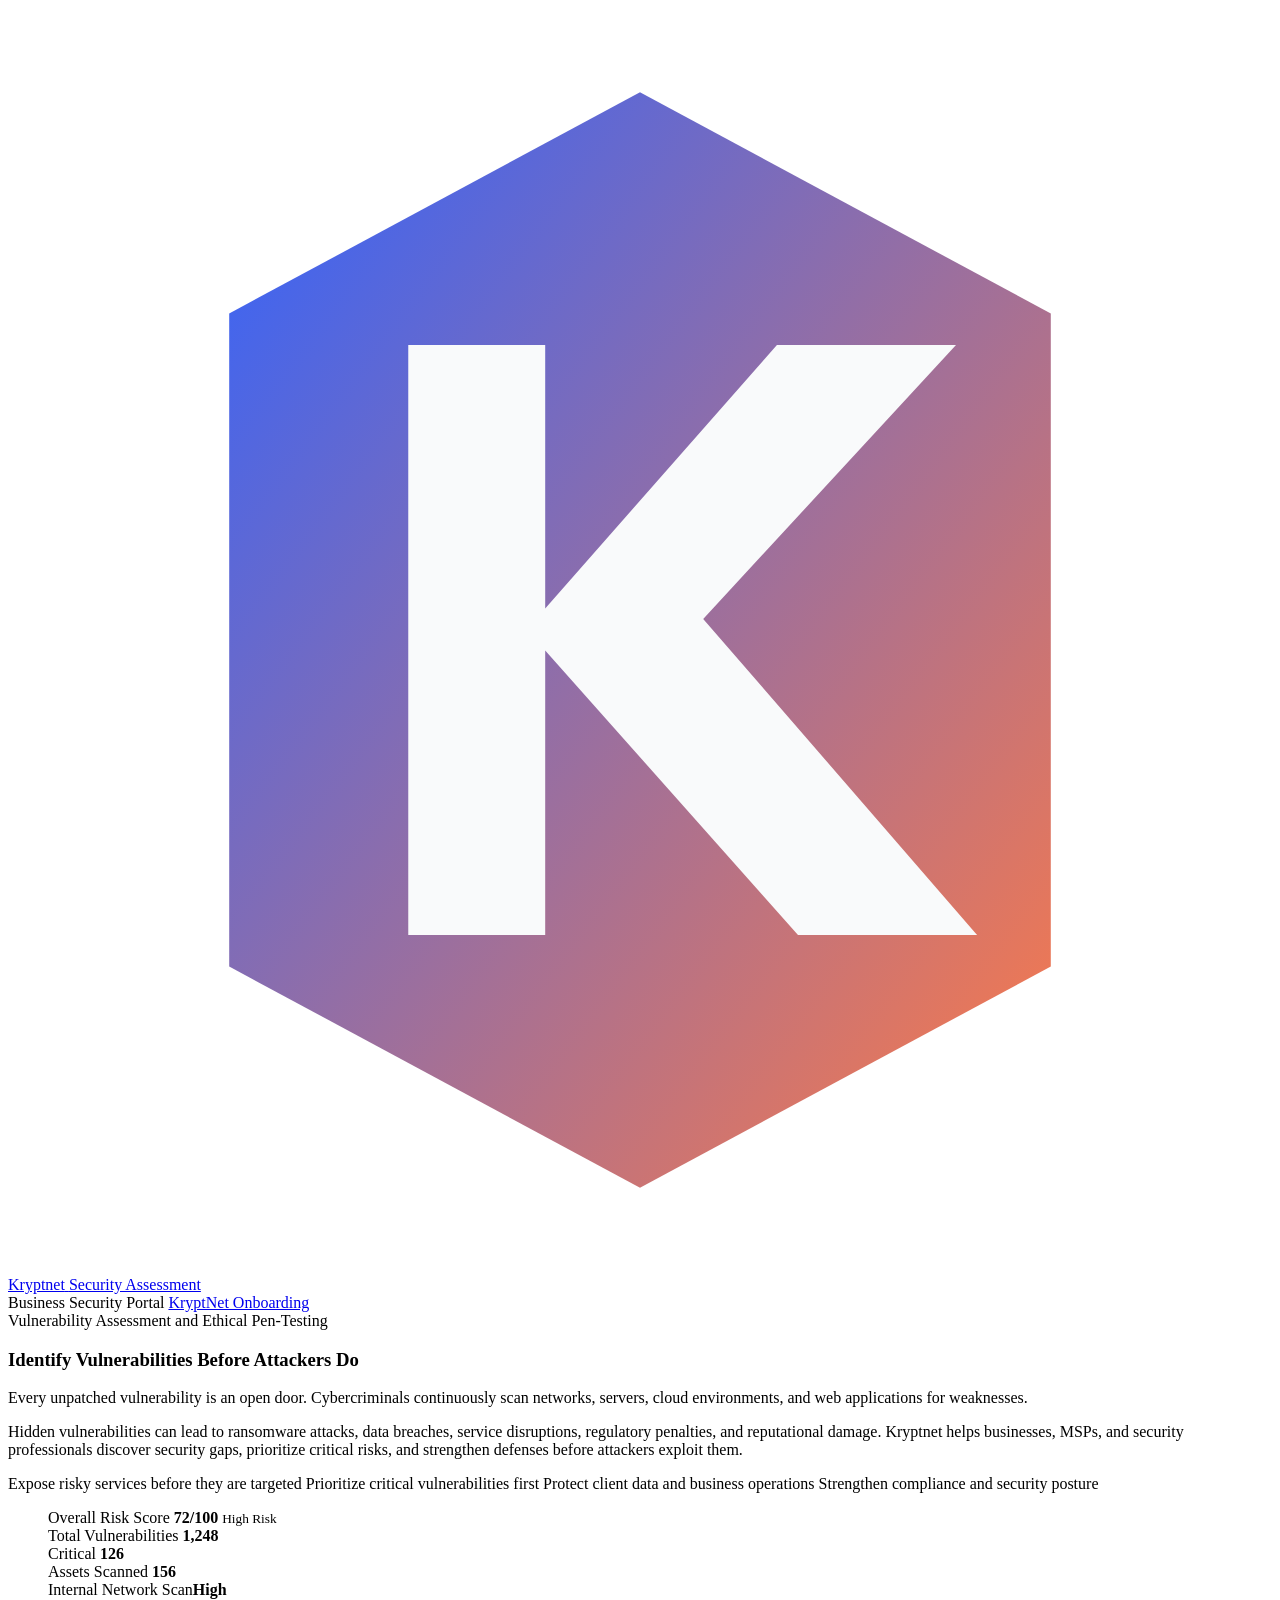
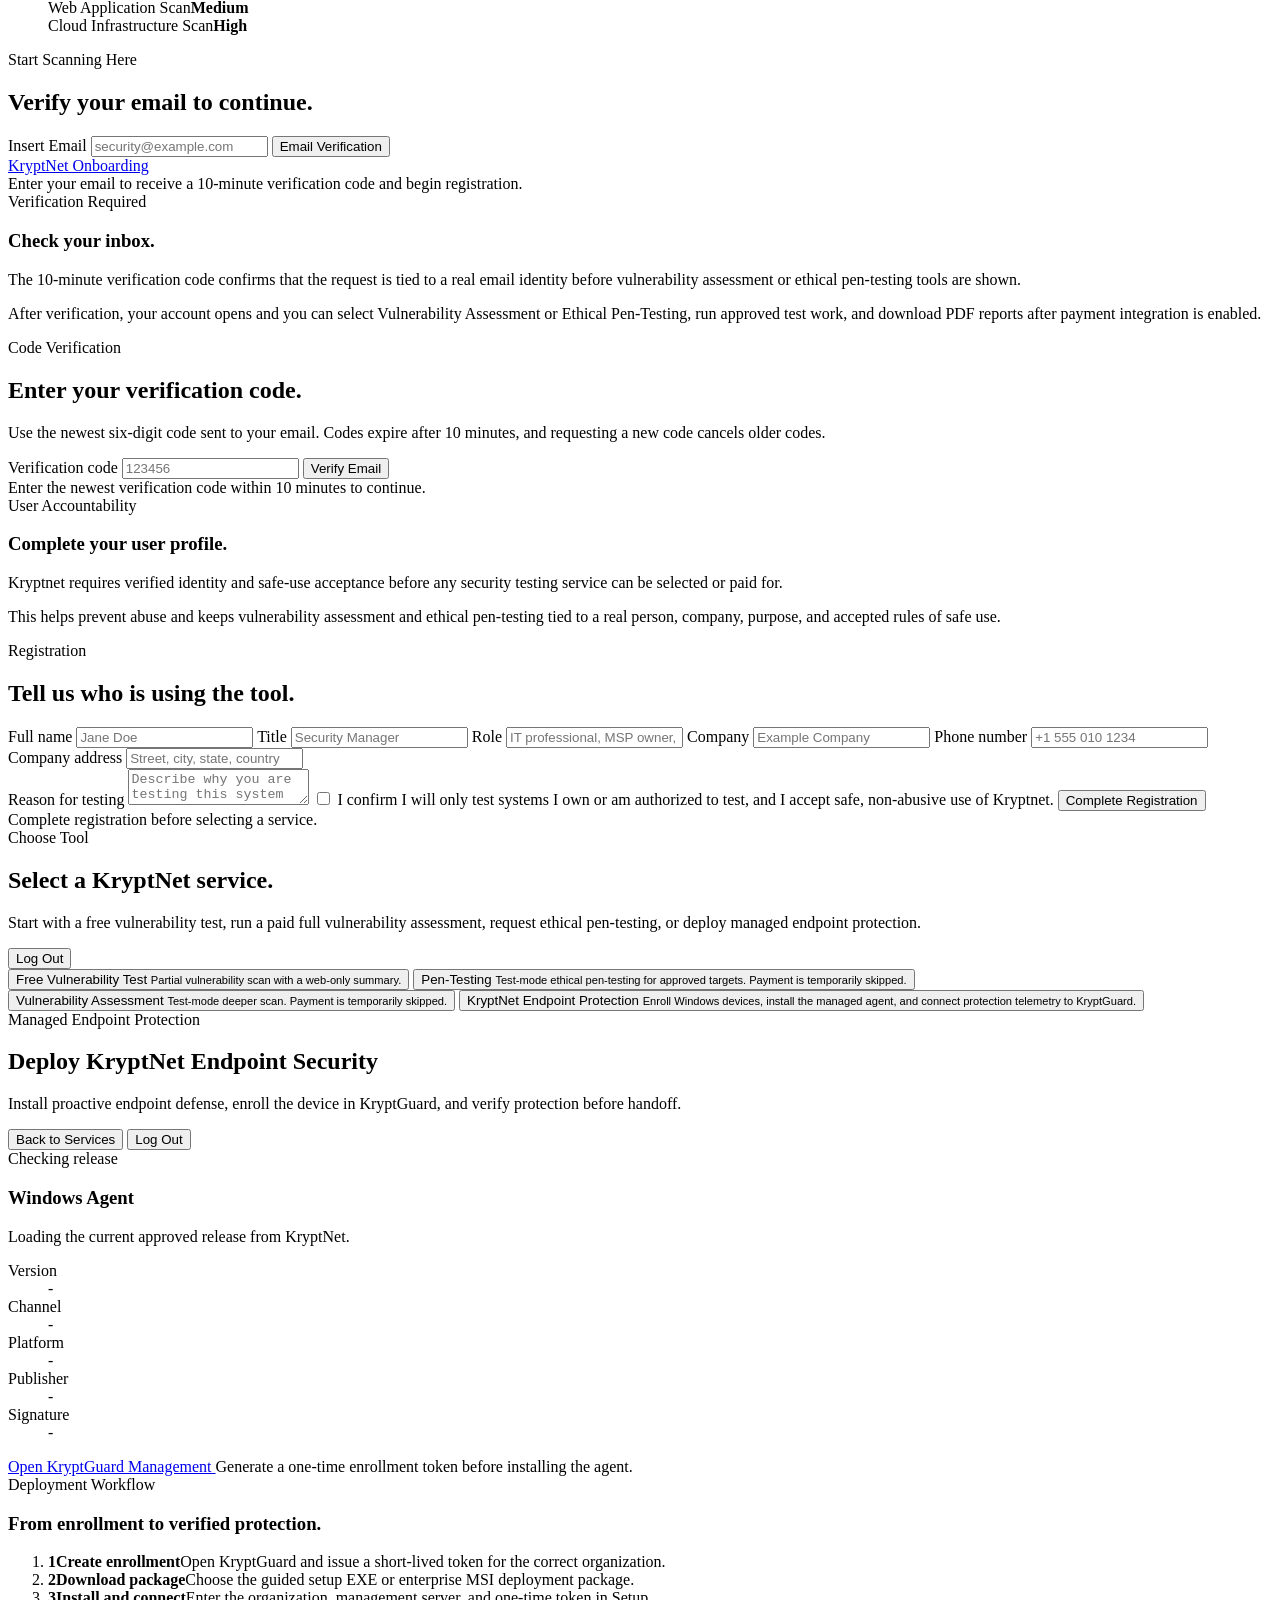
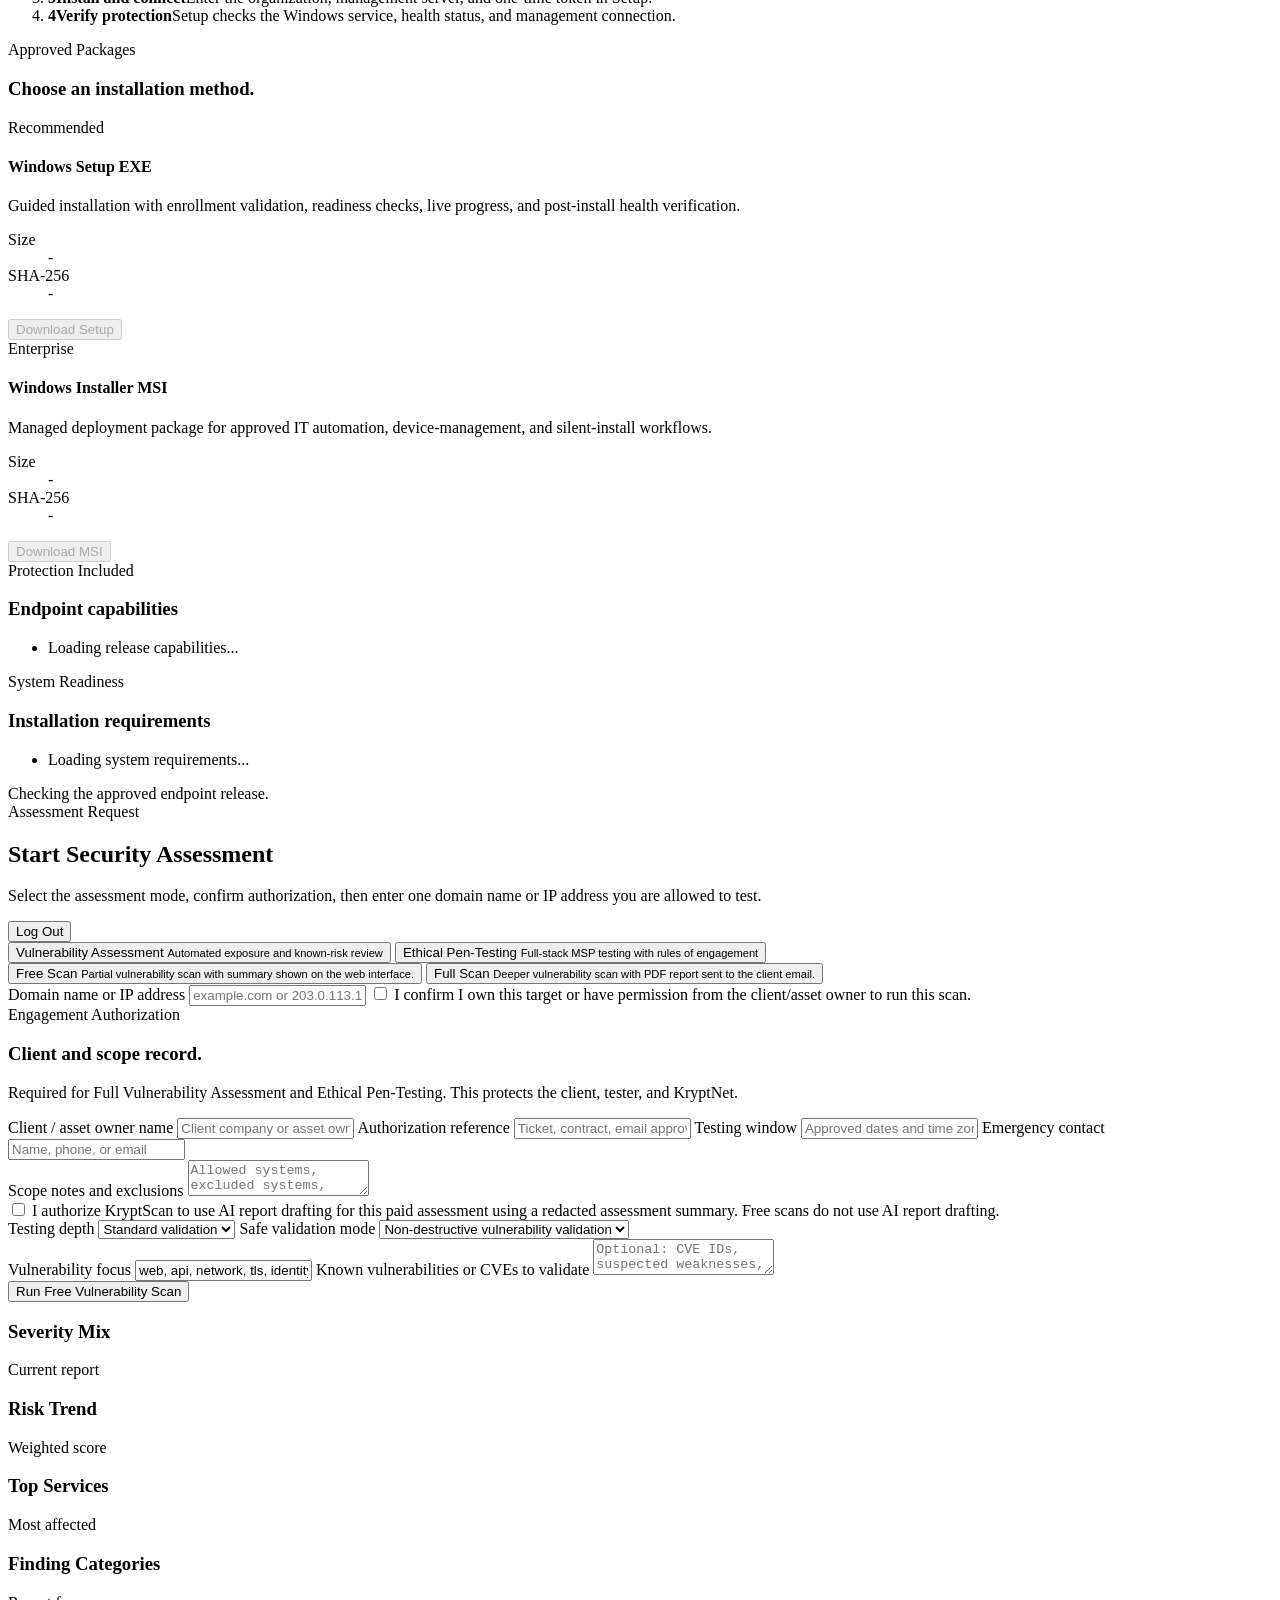
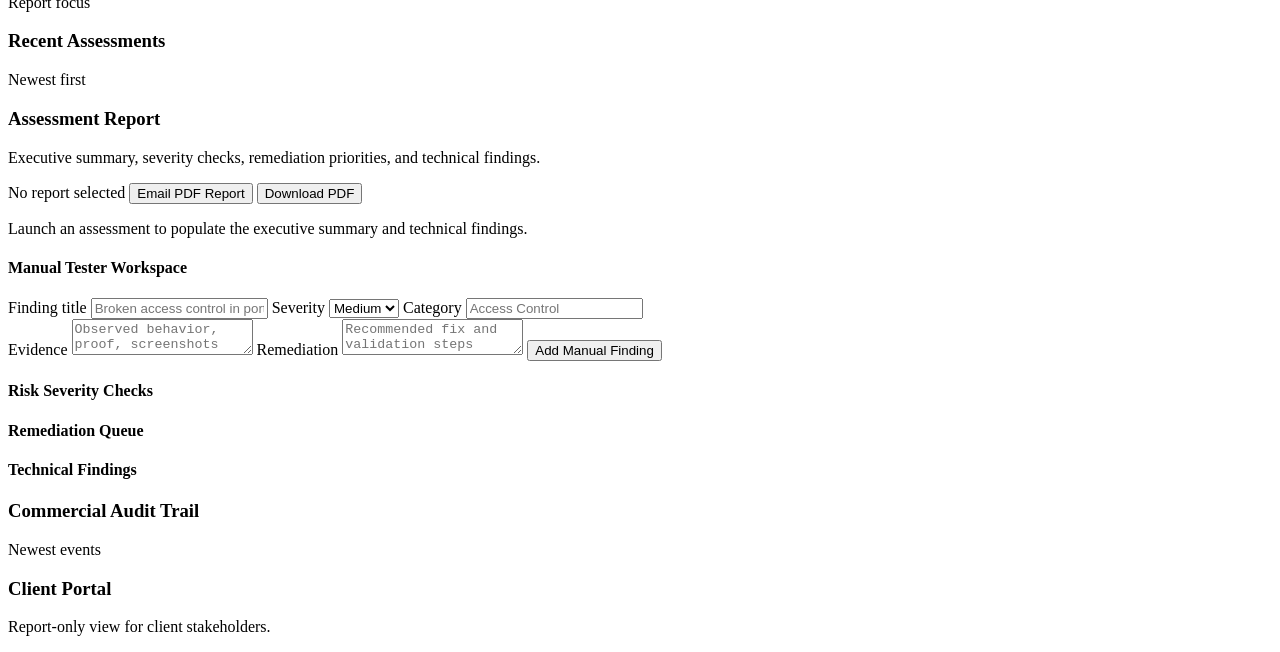
==== commit e77e5227: "Integrate managed endpoint agent delivery" ====
--- a/kryptscan/app/templates/index.html
+++ b/kryptscan/app/templates/index.html
@@ -10,7 +10,7 @@
       href="https://fonts.googleapis.com/css2?family=Manrope:wght@400;500;600;700;800&family=Sora:wght@500;600;700;800&display=swap"
       rel="stylesheet"
     />
-    <link rel="stylesheet" href="./static/styles.css" />
+    <link rel="stylesheet" href="./static/styles.css?v=20261021-endpoint-agent" />
   </head>
   <body>
     <div class="page-aura"></div>
@@ -239,7 +239,7 @@
               <h2>Select a KryptNet service.</h2>
               <p class="inline-copy">
                 Start with a free vulnerability test, run a paid full vulnerability assessment,
-                or request ethical pen-testing.
+                request ethical pen-testing, or deploy managed endpoint protection.
               </p>
             </div>
             <button id="choice-logout-button" class="ghost">Log Out</button>
@@ -257,6 +257,117 @@
               <span>Vulnerability Assessment</span>
               <small>Test-mode deeper scan. Payment is temporarily skipped.</small>
             </button>
+            <button type="button" id="endpoint-agent-choice" class="mode-card endpoint-choice-card">
+              <span>KryptNet Endpoint Protection</span>
+              <small>Enroll Windows devices, install the managed agent, and connect protection telemetry to KryptGuard.</small>
+            </button>
+          </div>
+        </article>
+      </section>
+
+      <section id="endpoint-agent-page" class="dashboard hidden">
+        <article class="panel endpoint-command-panel">
+          <div class="section-head command-head">
+            <div>
+              <div class="eyebrow">Managed Endpoint Protection</div>
+              <h2>Deploy KryptNet Endpoint Security</h2>
+              <p class="inline-copy">
+                Install proactive endpoint defense, enroll the device in KryptGuard, and verify protection before handoff.
+              </p>
+            </div>
+            <div class="endpoint-top-actions">
+              <button id="endpoint-agent-back-button" type="button" class="ghost">Back to Services</button>
+              <button id="endpoint-agent-logout-button" type="button" class="ghost">Log Out</button>
+            </div>
+          </div>
+
+          <section class="endpoint-release-hero" aria-labelledby="endpoint-release-heading">
+            <div>
+              <div id="endpoint-release-status" class="endpoint-release-badge pending">Checking release</div>
+              <h3 id="endpoint-release-heading">Windows Agent</h3>
+              <p id="endpoint-release-message" class="inline-copy">Loading the current approved release from KryptNet.</p>
+            </div>
+            <dl class="endpoint-meta-grid">
+              <div><dt>Version</dt><dd id="endpoint-agent-version">-</dd></div>
+              <div><dt>Channel</dt><dd id="endpoint-agent-channel">-</dd></div>
+              <div><dt>Platform</dt><dd id="endpoint-agent-platform">-</dd></div>
+              <div><dt>Publisher</dt><dd id="endpoint-agent-publisher">-</dd></div>
+              <div><dt>Signature</dt><dd id="endpoint-agent-signature">-</dd></div>
+            </dl>
+          </section>
+
+          <div class="endpoint-action-row">
+            <a id="endpoint-management-console" class="button-link" href="https://kryptguard.kryptnet.org" target="_blank" rel="noopener noreferrer">
+              Open KryptGuard Management
+            </a>
+            <span>Generate a one-time enrollment token before installing the agent.</span>
+          </div>
+
+          <section class="endpoint-workflow" aria-labelledby="endpoint-workflow-heading">
+            <div class="section-head">
+              <div>
+                <div class="eyebrow">Deployment Workflow</div>
+                <h3 id="endpoint-workflow-heading">From enrollment to verified protection.</h3>
+              </div>
+            </div>
+            <ol class="endpoint-flow">
+              <li><strong>1</strong><span><b>Create enrollment</b>Open KryptGuard and issue a short-lived token for the correct organization.</span></li>
+              <li><strong>2</strong><span><b>Download package</b>Choose the guided setup EXE or enterprise MSI deployment package.</span></li>
+              <li><strong>3</strong><span><b>Install and connect</b>Enter the organization, management server, and one-time token in Setup.</span></li>
+              <li><strong>4</strong><span><b>Verify protection</b>Setup checks the Windows service, health status, and management connection.</span></li>
+            </ol>
+          </section>
+
+          <section class="endpoint-packages" aria-labelledby="endpoint-packages-heading">
+            <div class="section-head">
+              <div>
+                <div class="eyebrow">Approved Packages</div>
+                <h3 id="endpoint-packages-heading">Choose an installation method.</h3>
+              </div>
+            </div>
+            <div class="endpoint-package-grid">
+              <article class="endpoint-package-card">
+                <div class="package-kind">Recommended</div>
+                <h4 id="endpoint-setup-name">Windows Setup EXE</h4>
+                <p>Guided installation with enrollment validation, readiness checks, live progress, and post-install health verification.</p>
+                <dl class="package-details">
+                  <div><dt>Size</dt><dd id="endpoint-setup-size">-</dd></div>
+                  <div><dt>SHA-256</dt><dd id="endpoint-setup-sha" class="hash-value">-</dd></div>
+                </dl>
+                <button id="endpoint-setup-download" type="button" disabled>Download Setup</button>
+              </article>
+              <article class="endpoint-package-card">
+                <div class="package-kind enterprise">Enterprise</div>
+                <h4 id="endpoint-msi-name">Windows Installer MSI</h4>
+                <p>Managed deployment package for approved IT automation, device-management, and silent-install workflows.</p>
+                <dl class="package-details">
+                  <div><dt>Size</dt><dd id="endpoint-msi-size">-</dd></div>
+                  <div><dt>SHA-256</dt><dd id="endpoint-msi-sha" class="hash-value">-</dd></div>
+                </dl>
+                <button id="endpoint-msi-download" type="button" disabled>Download MSI</button>
+              </article>
+            </div>
+          </section>
+
+          <section class="endpoint-capability-layout">
+            <div>
+              <div class="eyebrow">Protection Included</div>
+              <h3>Endpoint capabilities</h3>
+              <ul id="endpoint-capabilities" class="endpoint-check-list">
+                <li>Loading release capabilities...</li>
+              </ul>
+            </div>
+            <div>
+              <div class="eyebrow">System Readiness</div>
+              <h3>Installation requirements</h3>
+              <ul id="endpoint-requirements" class="endpoint-check-list">
+                <li>Loading system requirements...</li>
+              </ul>
+            </div>
+          </section>
+
+          <div id="endpoint-agent-message" class="status-card neutral" role="status" aria-live="polite">
+            Checking the approved endpoint release.
           </div>
         </article>
       </section>
@@ -531,7 +642,7 @@
       </section>
     </main>
 
-    <script src="./static/app.js?v=20260712-engagement-ops-retest"></script>
+    <script src="./static/app.js?v=20261021-endpoint-agent"></script>
   </body>
 </html>
 
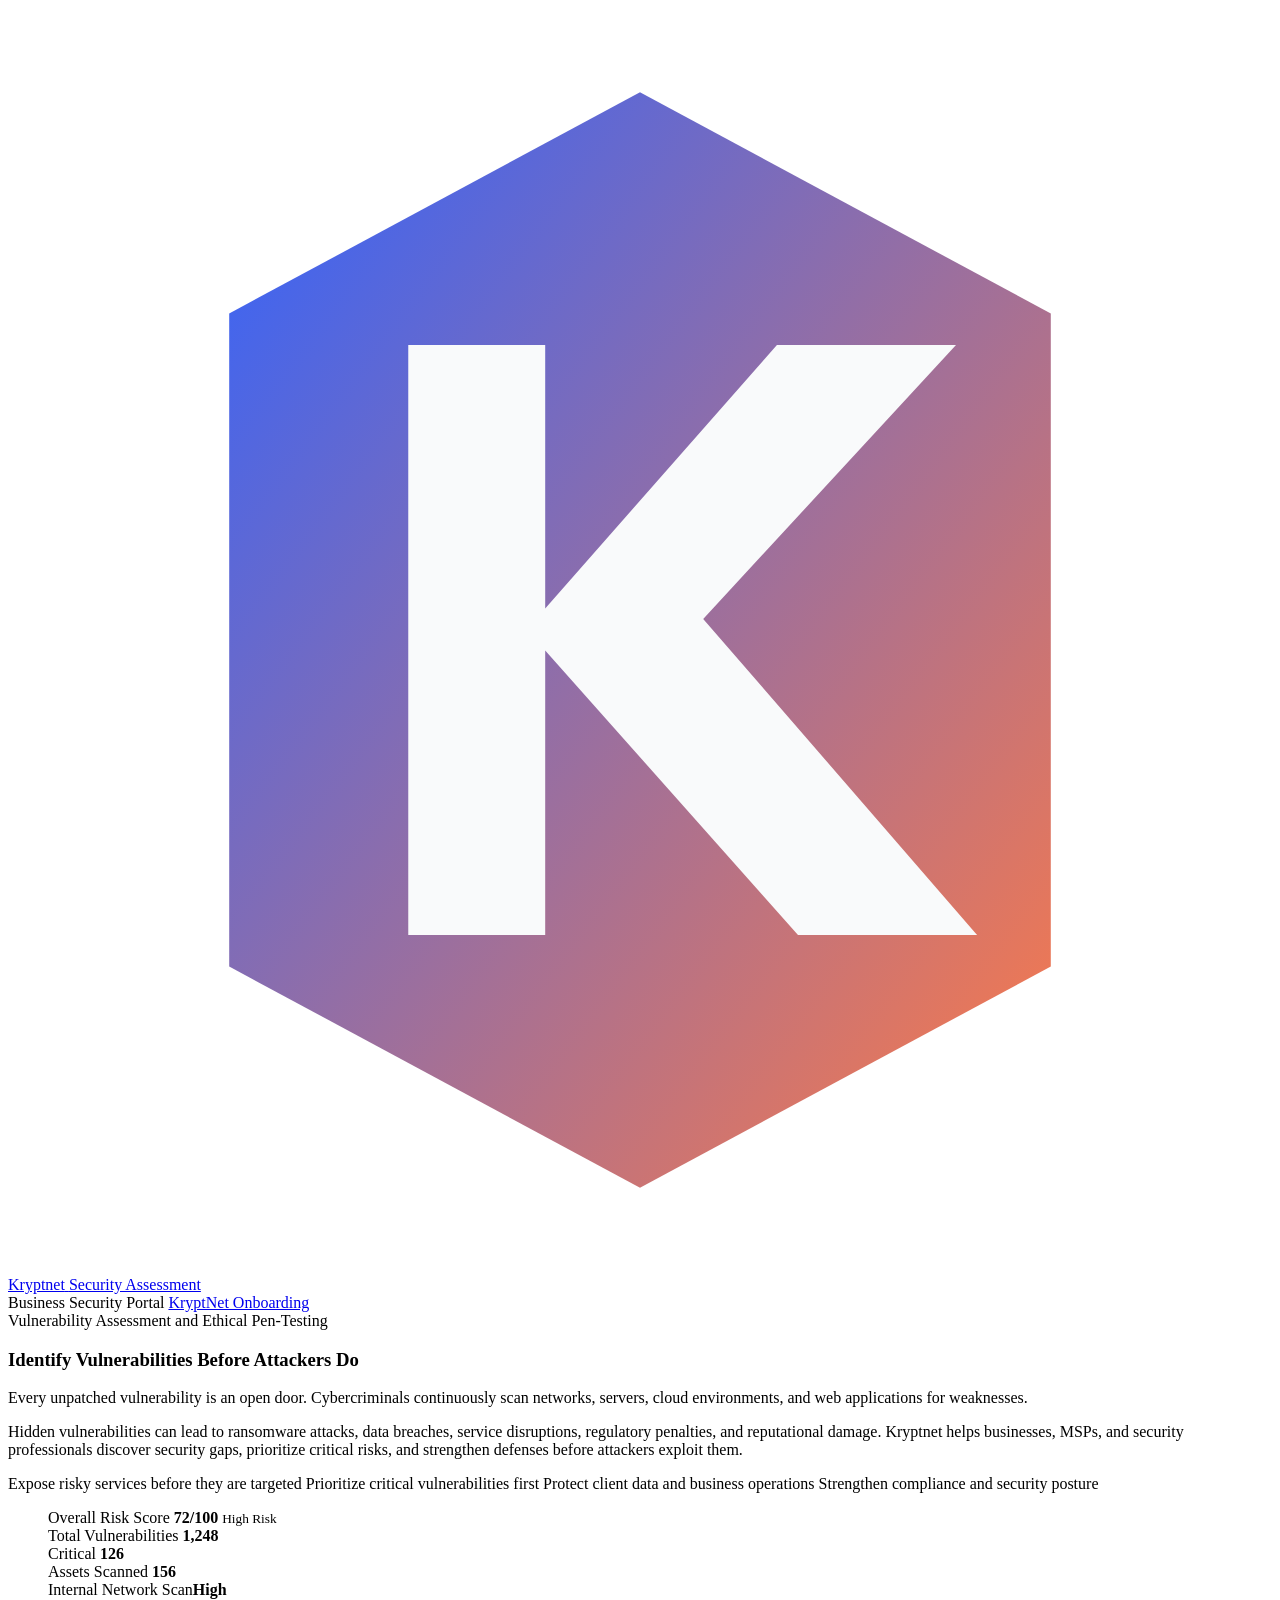
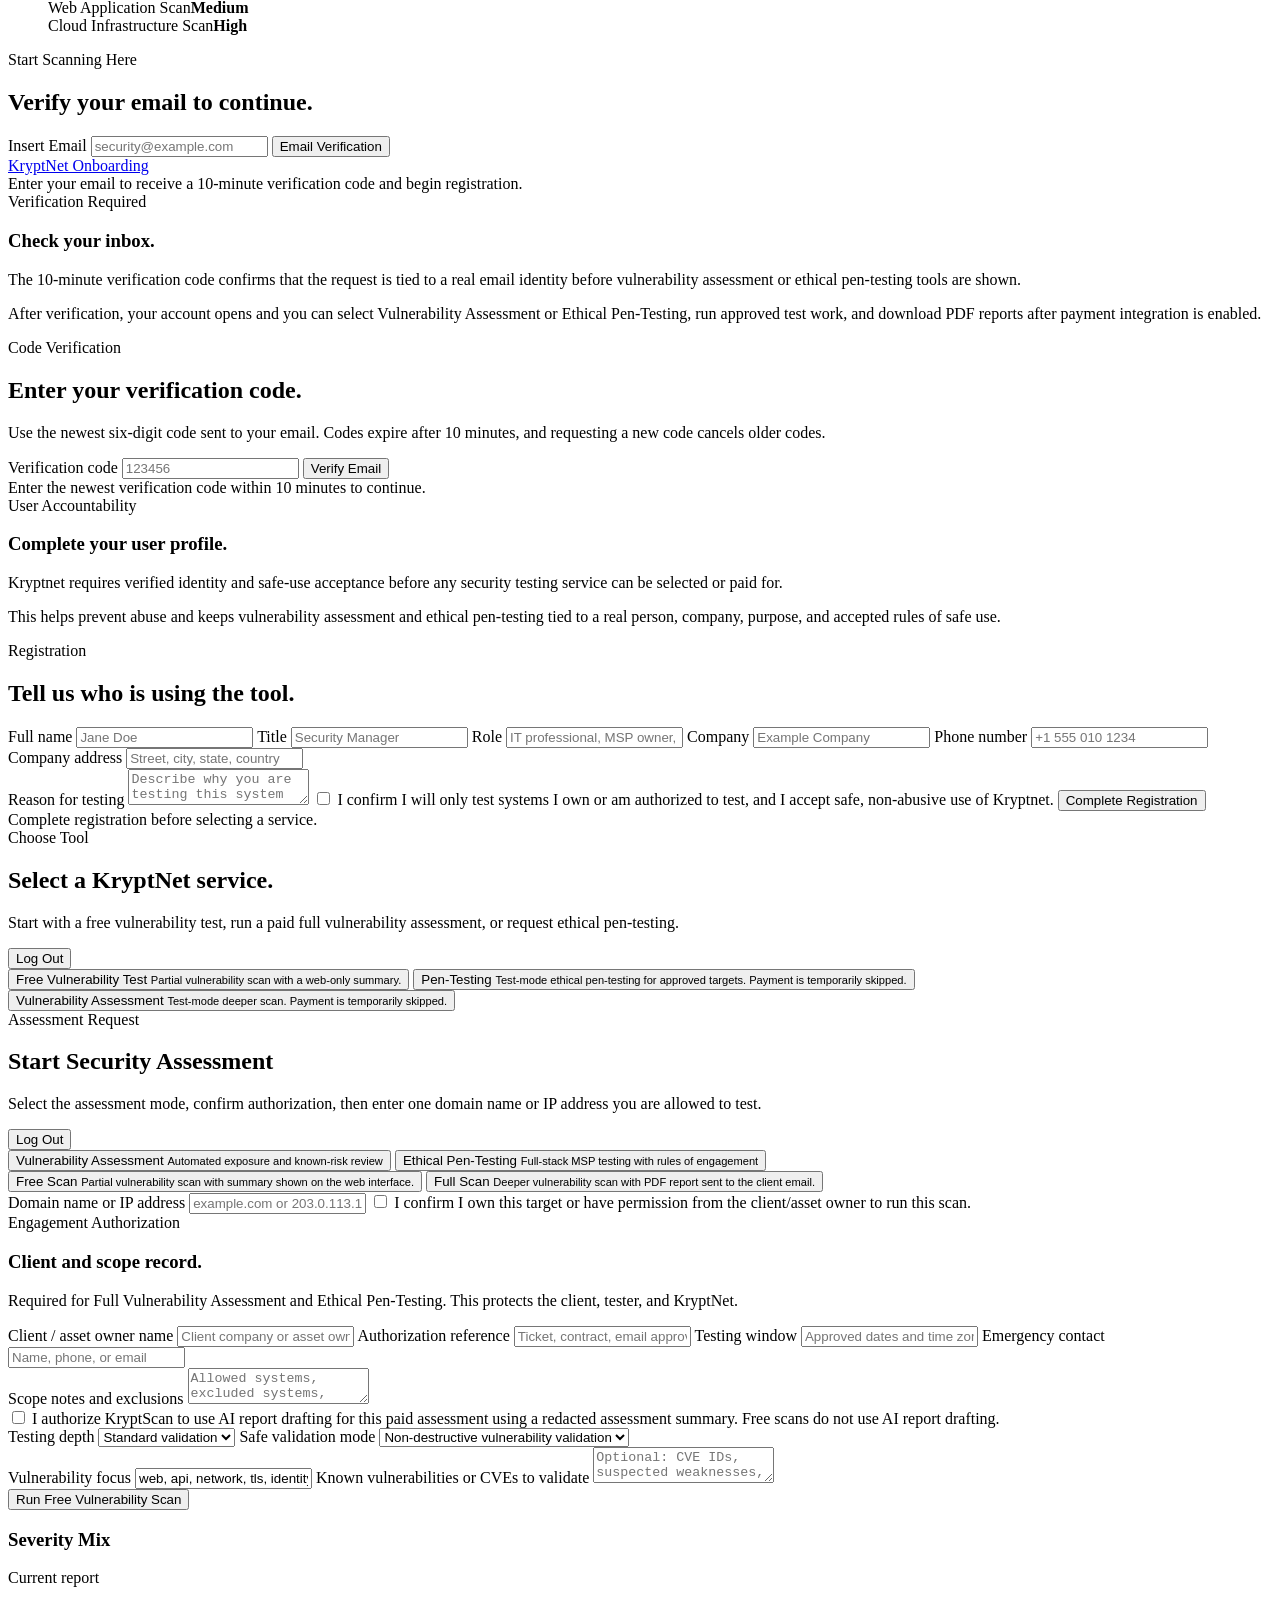
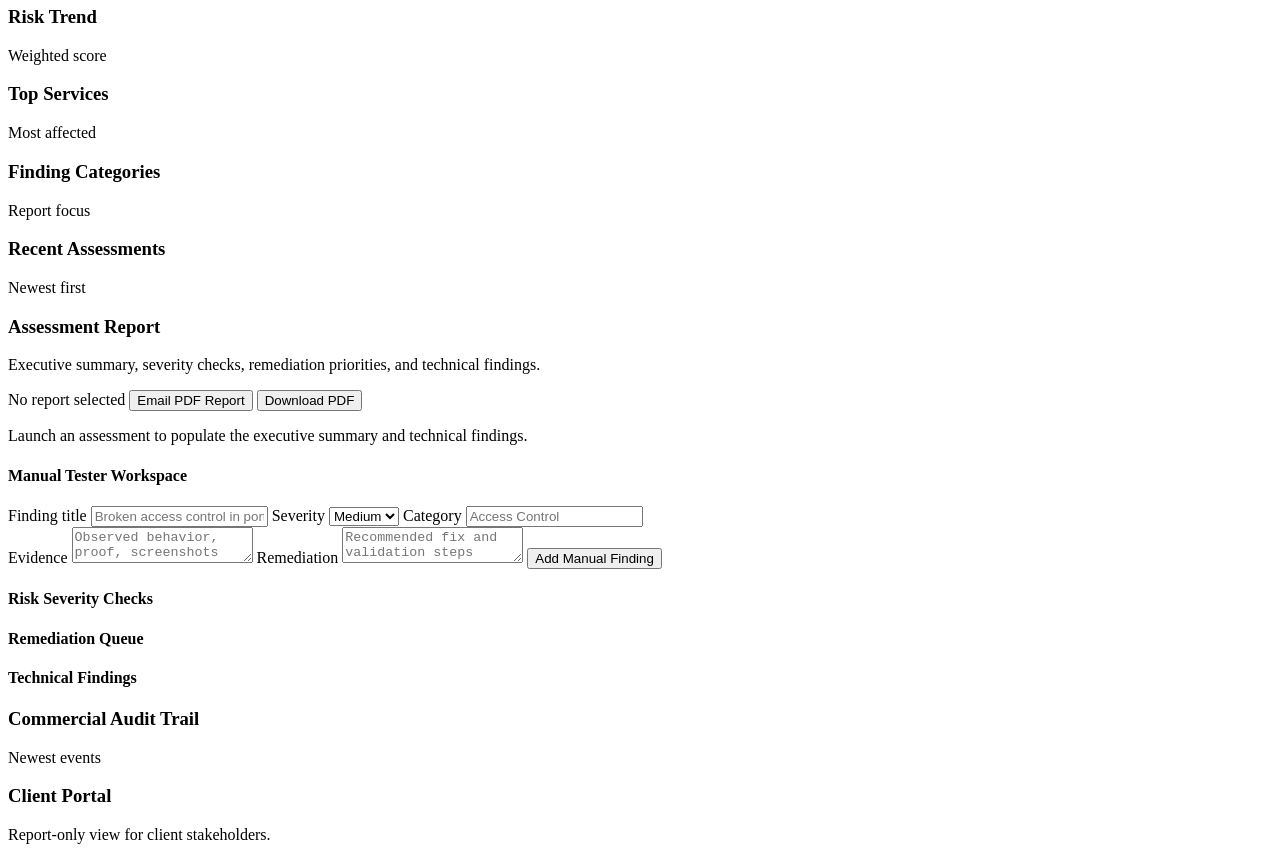
==== commit 42825cb7: "Revert "Integrate managed endpoint agent delivery" This reverts commit e77e5227a61ef5c3234421f9b4ec4" ====
--- a/kryptscan/app/templates/index.html
+++ b/kryptscan/app/templates/index.html
@@ -10,7 +10,7 @@
       href="https://fonts.googleapis.com/css2?family=Manrope:wght@400;500;600;700;800&family=Sora:wght@500;600;700;800&display=swap"
       rel="stylesheet"
     />
-    <link rel="stylesheet" href="./static/styles.css?v=20261021-endpoint-agent" />
+    <link rel="stylesheet" href="./static/styles.css" />
   </head>
   <body>
     <div class="page-aura"></div>
@@ -239,7 +239,7 @@
               <h2>Select a KryptNet service.</h2>
               <p class="inline-copy">
                 Start with a free vulnerability test, run a paid full vulnerability assessment,
-                request ethical pen-testing, or deploy managed endpoint protection.
+                or request ethical pen-testing.
               </p>
             </div>
             <button id="choice-logout-button" class="ghost">Log Out</button>
@@ -257,117 +257,6 @@
               <span>Vulnerability Assessment</span>
               <small>Test-mode deeper scan. Payment is temporarily skipped.</small>
             </button>
-            <button type="button" id="endpoint-agent-choice" class="mode-card endpoint-choice-card">
-              <span>KryptNet Endpoint Protection</span>
-              <small>Enroll Windows devices, install the managed agent, and connect protection telemetry to KryptGuard.</small>
-            </button>
-          </div>
-        </article>
-      </section>
-
-      <section id="endpoint-agent-page" class="dashboard hidden">
-        <article class="panel endpoint-command-panel">
-          <div class="section-head command-head">
-            <div>
-              <div class="eyebrow">Managed Endpoint Protection</div>
-              <h2>Deploy KryptNet Endpoint Security</h2>
-              <p class="inline-copy">
-                Install proactive endpoint defense, enroll the device in KryptGuard, and verify protection before handoff.
-              </p>
-            </div>
-            <div class="endpoint-top-actions">
-              <button id="endpoint-agent-back-button" type="button" class="ghost">Back to Services</button>
-              <button id="endpoint-agent-logout-button" type="button" class="ghost">Log Out</button>
-            </div>
-          </div>
-
-          <section class="endpoint-release-hero" aria-labelledby="endpoint-release-heading">
-            <div>
-              <div id="endpoint-release-status" class="endpoint-release-badge pending">Checking release</div>
-              <h3 id="endpoint-release-heading">Windows Agent</h3>
-              <p id="endpoint-release-message" class="inline-copy">Loading the current approved release from KryptNet.</p>
-            </div>
-            <dl class="endpoint-meta-grid">
-              <div><dt>Version</dt><dd id="endpoint-agent-version">-</dd></div>
-              <div><dt>Channel</dt><dd id="endpoint-agent-channel">-</dd></div>
-              <div><dt>Platform</dt><dd id="endpoint-agent-platform">-</dd></div>
-              <div><dt>Publisher</dt><dd id="endpoint-agent-publisher">-</dd></div>
-              <div><dt>Signature</dt><dd id="endpoint-agent-signature">-</dd></div>
-            </dl>
-          </section>
-
-          <div class="endpoint-action-row">
-            <a id="endpoint-management-console" class="button-link" href="https://kryptguard.kryptnet.org" target="_blank" rel="noopener noreferrer">
-              Open KryptGuard Management
-            </a>
-            <span>Generate a one-time enrollment token before installing the agent.</span>
-          </div>
-
-          <section class="endpoint-workflow" aria-labelledby="endpoint-workflow-heading">
-            <div class="section-head">
-              <div>
-                <div class="eyebrow">Deployment Workflow</div>
-                <h3 id="endpoint-workflow-heading">From enrollment to verified protection.</h3>
-              </div>
-            </div>
-            <ol class="endpoint-flow">
-              <li><strong>1</strong><span><b>Create enrollment</b>Open KryptGuard and issue a short-lived token for the correct organization.</span></li>
-              <li><strong>2</strong><span><b>Download package</b>Choose the guided setup EXE or enterprise MSI deployment package.</span></li>
-              <li><strong>3</strong><span><b>Install and connect</b>Enter the organization, management server, and one-time token in Setup.</span></li>
-              <li><strong>4</strong><span><b>Verify protection</b>Setup checks the Windows service, health status, and management connection.</span></li>
-            </ol>
-          </section>
-
-          <section class="endpoint-packages" aria-labelledby="endpoint-packages-heading">
-            <div class="section-head">
-              <div>
-                <div class="eyebrow">Approved Packages</div>
-                <h3 id="endpoint-packages-heading">Choose an installation method.</h3>
-              </div>
-            </div>
-            <div class="endpoint-package-grid">
-              <article class="endpoint-package-card">
-                <div class="package-kind">Recommended</div>
-                <h4 id="endpoint-setup-name">Windows Setup EXE</h4>
-                <p>Guided installation with enrollment validation, readiness checks, live progress, and post-install health verification.</p>
-                <dl class="package-details">
-                  <div><dt>Size</dt><dd id="endpoint-setup-size">-</dd></div>
-                  <div><dt>SHA-256</dt><dd id="endpoint-setup-sha" class="hash-value">-</dd></div>
-                </dl>
-                <button id="endpoint-setup-download" type="button" disabled>Download Setup</button>
-              </article>
-              <article class="endpoint-package-card">
-                <div class="package-kind enterprise">Enterprise</div>
-                <h4 id="endpoint-msi-name">Windows Installer MSI</h4>
-                <p>Managed deployment package for approved IT automation, device-management, and silent-install workflows.</p>
-                <dl class="package-details">
-                  <div><dt>Size</dt><dd id="endpoint-msi-size">-</dd></div>
-                  <div><dt>SHA-256</dt><dd id="endpoint-msi-sha" class="hash-value">-</dd></div>
-                </dl>
-                <button id="endpoint-msi-download" type="button" disabled>Download MSI</button>
-              </article>
-            </div>
-          </section>
-
-          <section class="endpoint-capability-layout">
-            <div>
-              <div class="eyebrow">Protection Included</div>
-              <h3>Endpoint capabilities</h3>
-              <ul id="endpoint-capabilities" class="endpoint-check-list">
-                <li>Loading release capabilities...</li>
-              </ul>
-            </div>
-            <div>
-              <div class="eyebrow">System Readiness</div>
-              <h3>Installation requirements</h3>
-              <ul id="endpoint-requirements" class="endpoint-check-list">
-                <li>Loading system requirements...</li>
-              </ul>
-            </div>
-          </section>
-
-          <div id="endpoint-agent-message" class="status-card neutral" role="status" aria-live="polite">
-            Checking the approved endpoint release.
           </div>
         </article>
       </section>
@@ -642,7 +531,7 @@
       </section>
     </main>
 
-    <script src="./static/app.js?v=20261021-endpoint-agent"></script>
+    <script src="./static/app.js?v=20260712-engagement-ops-retest"></script>
   </body>
 </html>
 
